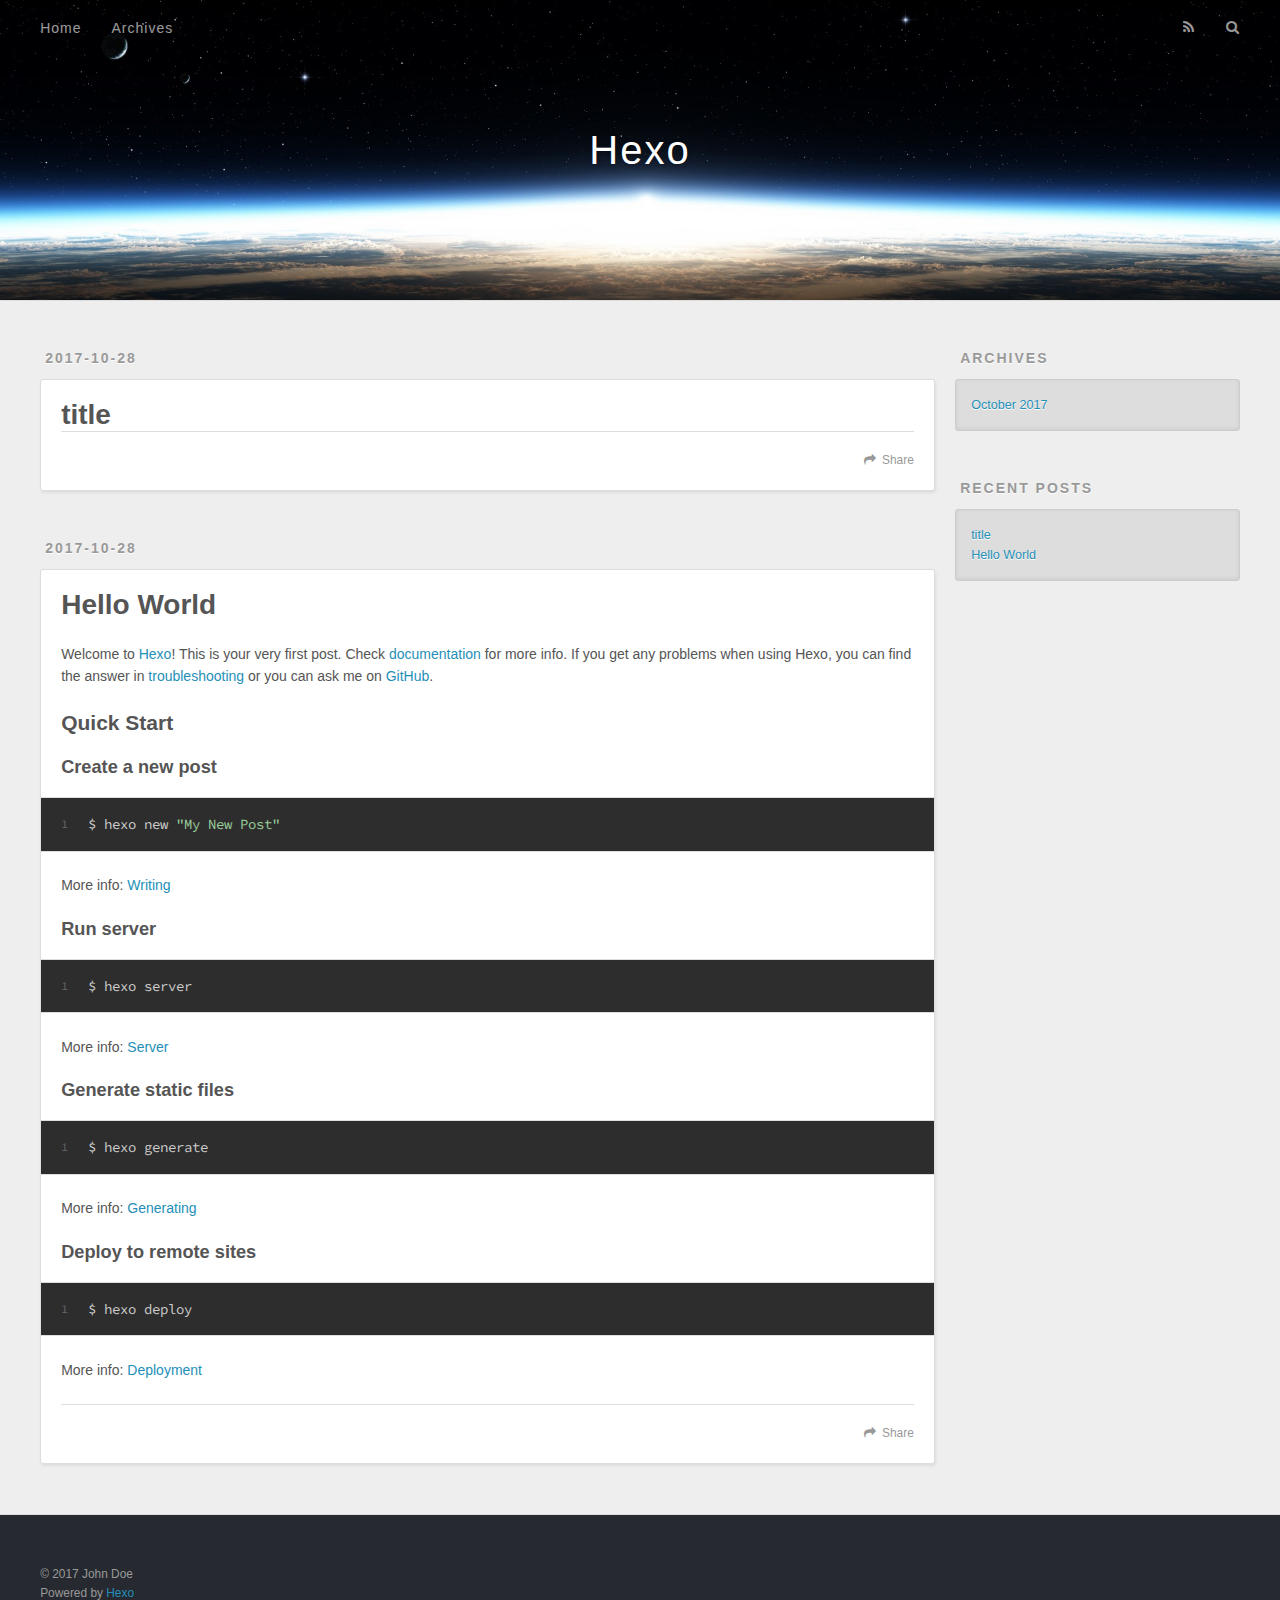
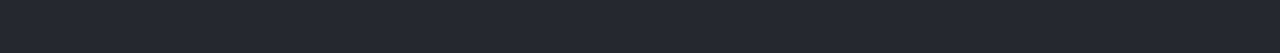
==== index.html @ 8c964fba "Site updated: 2017-10-28 01:18:58" ====
<!DOCTYPE html>
<html>
<head>
  <meta charset="utf-8">
  
  <title>Hexo</title>
  <meta name="viewport" content="width=device-width, initial-scale=1, maximum-scale=1">
  <meta property="og:type" content="website">
<meta property="og:title" content="Hexo">
<meta property="og:url" content="http://yoursite.com/index.html">
<meta property="og:site_name" content="Hexo">
<meta name="twitter:card" content="summary">
<meta name="twitter:title" content="Hexo">
  
    <link rel="alternate" href="/atom.xml" title="Hexo" type="application/atom+xml">
  
  
    <link rel="icon" href="/favicon.png">
  
  
    <link href="//fonts.googleapis.com/css?family=Source+Code+Pro" rel="stylesheet" type="text/css">
  
  <link rel="stylesheet" href="/css/style.css">
  

</head>

<body>
  <div id="container">
    <div id="wrap">
      <header id="header">
  <div id="banner"></div>
  <div id="header-outer" class="outer">
    <div id="header-title" class="inner">
      <h1 id="logo-wrap">
        <a href="/" id="logo">Hexo</a>
      </h1>
      
    </div>
    <div id="header-inner" class="inner">
      <nav id="main-nav">
        <a id="main-nav-toggle" class="nav-icon"></a>
        
          <a class="main-nav-link" href="/">Home</a>
        
          <a class="main-nav-link" href="/archives">Archives</a>
        
      </nav>
      <nav id="sub-nav">
        
          <a id="nav-rss-link" class="nav-icon" href="/atom.xml" title="RSS Feed"></a>
        
        <a id="nav-search-btn" class="nav-icon" title="Search"></a>
      </nav>
      <div id="search-form-wrap">
        <form action="//google.com/search" method="get" accept-charset="UTF-8" class="search-form"><input type="search" name="q" class="search-form-input" placeholder="Search"><button type="submit" class="search-form-submit">&#xF002;</button><input type="hidden" name="sitesearch" value="http://yoursite.com"></form>
      </div>
    </div>
  </div>
</header>
      <div class="outer">
        <section id="main">
  
    <article id="post-title" class="article article-type-post" itemscope itemprop="blogPost">
  <div class="article-meta">
    <a href="/2017/10/28/title/" class="article-date">
  <time datetime="2017-10-27T17:17:44.000Z" itemprop="datePublished">2017-10-28</time>
</a>
    
  </div>
  <div class="article-inner">
    
    
      <header class="article-header">
        
  
    <h1 itemprop="name">
      <a class="article-title" href="/2017/10/28/title/">title</a>
    </h1>
  

      </header>
    
    <div class="article-entry" itemprop="articleBody">
      
        
      
    </div>
    <footer class="article-footer">
      <a data-url="http://yoursite.com/2017/10/28/title/" data-id="cj9a5wjgt0001wovofx2svndr" class="article-share-link">Share</a>
      
      
    </footer>
  </div>
  
</article>


  
    <article id="post-hello-world" class="article article-type-post" itemscope itemprop="blogPost">
  <div class="article-meta">
    <a href="/2017/10/28/hello-world/" class="article-date">
  <time datetime="2017-10-27T16:22:53.469Z" itemprop="datePublished">2017-10-28</time>
</a>
    
  </div>
  <div class="article-inner">
    
    
      <header class="article-header">
        
  
    <h1 itemprop="name">
      <a class="article-title" href="/2017/10/28/hello-world/">Hello World</a>
    </h1>
  

      </header>
    
    <div class="article-entry" itemprop="articleBody">
      
        <p>Welcome to <a href="https://hexo.io/" target="_blank" rel="external">Hexo</a>! This is your very first post. Check <a href="https://hexo.io/docs/" target="_blank" rel="external">documentation</a> for more info. If you get any problems when using Hexo, you can find the answer in <a href="https://hexo.io/docs/troubleshooting.html" target="_blank" rel="external">troubleshooting</a> or you can ask me on <a href="https://github.com/hexojs/hexo/issues" target="_blank" rel="external">GitHub</a>.</p>
<h2 id="Quick-Start"><a href="#Quick-Start" class="headerlink" title="Quick Start"></a>Quick Start</h2><h3 id="Create-a-new-post"><a href="#Create-a-new-post" class="headerlink" title="Create a new post"></a>Create a new post</h3><figure class="highlight bash"><table><tr><td class="gutter"><pre><div class="line">1</div></pre></td><td class="code"><pre><div class="line">$ hexo new <span class="string">"My New Post"</span></div></pre></td></tr></table></figure>
<p>More info: <a href="https://hexo.io/docs/writing.html" target="_blank" rel="external">Writing</a></p>
<h3 id="Run-server"><a href="#Run-server" class="headerlink" title="Run server"></a>Run server</h3><figure class="highlight bash"><table><tr><td class="gutter"><pre><div class="line">1</div></pre></td><td class="code"><pre><div class="line">$ hexo server</div></pre></td></tr></table></figure>
<p>More info: <a href="https://hexo.io/docs/server.html" target="_blank" rel="external">Server</a></p>
<h3 id="Generate-static-files"><a href="#Generate-static-files" class="headerlink" title="Generate static files"></a>Generate static files</h3><figure class="highlight bash"><table><tr><td class="gutter"><pre><div class="line">1</div></pre></td><td class="code"><pre><div class="line">$ hexo generate</div></pre></td></tr></table></figure>
<p>More info: <a href="https://hexo.io/docs/generating.html" target="_blank" rel="external">Generating</a></p>
<h3 id="Deploy-to-remote-sites"><a href="#Deploy-to-remote-sites" class="headerlink" title="Deploy to remote sites"></a>Deploy to remote sites</h3><figure class="highlight bash"><table><tr><td class="gutter"><pre><div class="line">1</div></pre></td><td class="code"><pre><div class="line">$ hexo deploy</div></pre></td></tr></table></figure>
<p>More info: <a href="https://hexo.io/docs/deployment.html" target="_blank" rel="external">Deployment</a></p>

      
    </div>
    <footer class="article-footer">
      <a data-url="http://yoursite.com/2017/10/28/hello-world/" data-id="cj9a5wjgl0000wovojb08p7od" class="article-share-link">Share</a>
      
      
    </footer>
  </div>
  
</article>


  

</section>
        
          <aside id="sidebar">
  
    

  
    

  
    
  
    
  <div class="widget-wrap">
    <h3 class="widget-title">Archives</h3>
    <div class="widget">
      <ul class="archive-list"><li class="archive-list-item"><a class="archive-list-link" href="/archives/2017/10/">October 2017</a></li></ul>
    </div>
  </div>


  
    
  <div class="widget-wrap">
    <h3 class="widget-title">Recent Posts</h3>
    <div class="widget">
      <ul>
        
          <li>
            <a href="/2017/10/28/title/">title</a>
          </li>
        
          <li>
            <a href="/2017/10/28/hello-world/">Hello World</a>
          </li>
        
      </ul>
    </div>
  </div>

  
</aside>
        
      </div>
      <footer id="footer">
  
  <div class="outer">
    <div id="footer-info" class="inner">
      &copy; 2017 John Doe<br>
      Powered by <a href="http://hexo.io/" target="_blank">Hexo</a>
    </div>
  </div>
</footer>
    </div>
    <nav id="mobile-nav">
  
    <a href="/" class="mobile-nav-link">Home</a>
  
    <a href="/archives" class="mobile-nav-link">Archives</a>
  
</nav>
    

<script src="//ajax.googleapis.com/ajax/libs/jquery/2.0.3/jquery.min.js"></script>


  <link rel="stylesheet" href="/fancybox/jquery.fancybox.css">
  <script src="/fancybox/jquery.fancybox.pack.js"></script>


<script src="/js/script.js"></script>

  </div>
</body>
</html>
---- css/style.css ----
body {
  width: 100%;
}
body:before,
body:after {
  content: "";
  display: table;
}
body:after {
  clear: both;
}
html,
body,
div,
span,
applet,
object,
iframe,
h1,
h2,
h3,
h4,
h5,
h6,
p,
blockquote,
pre,
a,
abbr,
acronym,
address,
big,
cite,
code,
del,
dfn,
em,
img,
ins,
kbd,
q,
s,
samp,
small,
strike,
strong,
sub,
sup,
tt,
var,
dl,
dt,
dd,
ol,
ul,
li,
fieldset,
form,
label,
legend,
table,
caption,
tbody,
tfoot,
thead,
tr,
th,
td {
  margin: 0;
  padding: 0;
  border: 0;
  outline: 0;
  font-weight: inherit;
  font-style: inherit;
  font-family: inherit;
  font-size: 100%;
  vertical-align: baseline;
}
body {
  line-height: 1;
  color: #000;
  background: #fff;
}
ol,
ul {
  list-style: none;
}
table {
  border-collapse: separate;
  border-spacing: 0;
  vertical-align: middle;
}
caption,
th,
td {
  text-align: left;
  font-weight: normal;
  vertical-align: middle;
}
a img {
  border: none;
}
input,
button {
  margin: 0;
  padding: 0;
}
input::-moz-focus-inner,
button::-moz-focus-inner {
  border: 0;
  padding: 0;
}
@font-face {
  font-family: FontAwesome;
  font-style: normal;
  font-weight: normal;
  src: url("fonts/fontawesome-webfont.eot?v=#4.0.3");
  src: url("fonts/fontawesome-webfont.eot?#iefix&v=#4.0.3") format("embedded-opentype"), url("fonts/fontawesome-webfont.woff?v=#4.0.3") format("woff"), url("fonts/fontawesome-webfont.ttf?v=#4.0.3") format("truetype"), url("fonts/fontawesome-webfont.svg#fontawesomeregular?v=#4.0.3") format("svg");
}
html,
body,
#container {
  height: 100%;
}
body {
  background: #eee;
  font: 14px "Helvetica Neue", Helvetica, Arial, sans-serif;
  -webkit-text-size-adjust: 100%;
}
.outer {
  max-width: 1220px;
  margin: 0 auto;
  padding: 0 20px;
}
.outer:before,
.outer:after {
  content: "";
  display: table;
}
.outer:after {
  clear: both;
}
.inner {
  display: inline;
  float: left;
  width: 98.33333333333333%;
  margin: 0 0.833333333333333%;
}
.left,
.alignleft {
  float: left;
}
.right,
.alignright {
  float: right;
}
.clear {
  clear: both;
}
#container {
  position: relative;
}
.mobile-nav-on {
  overflow: hidden;
}
#wrap {
  height: 100%;
  width: 100%;
  position: absolute;
  top: 0;
  left: 0;
  -webkit-transition: 0.2s ease-out;
  -moz-transition: 0.2s ease-out;
  -ms-transition: 0.2s ease-out;
  transition: 0.2s ease-out;
  z-index: 1;
  background: #eee;
}
.mobile-nav-on #wrap {
  left: 280px;
}
@media screen and (min-width: 768px) {
  #main {
    display: inline;
    float: left;
    width: 73.33333333333333%;
    margin: 0 0.833333333333333%;
  }
}
.article-date,
.article-category-link,
.archive-year,
.widget-title {
  text-decoration: none;
  text-transform: uppercase;
  letter-spacing: 2px;
  color: #999;
  margin-bottom: 1em;
  margin-left: 5px;
  line-height: 1em;
  text-shadow: 0 1px #fff;
  font-weight: bold;
}
.article-inner,
.archive-article-inner {
  background: #fff;
  -webkit-box-shadow: 1px 2px 3px #ddd;
  box-shadow: 1px 2px 3px #ddd;
  border: 1px solid #ddd;
  border-radius: 3px;
}
.article-entry h1,
.widget h1 {
  font-size: 2em;
}
.article-entry h2,
.widget h2 {
  font-size: 1.5em;
}
.article-entry h3,
.widget h3 {
  font-size: 1.3em;
}
.article-entry h4,
.widget h4 {
  font-size: 1.2em;
}
.article-entry h5,
.widget h5 {
  font-size: 1em;
}
.article-entry h6,
.widget h6 {
  font-size: 1em;
  color: #999;
}
.article-entry hr,
.widget hr {
  border: 1px dashed #ddd;
}
.article-entry strong,
.widget strong {
  font-weight: bold;
}
.article-entry em,
.widget em,
.article-entry cite,
.widget cite {
  font-style: italic;
}
.article-entry sup,
.widget sup,
.article-entry sub,
.widget sub {
  font-size: 0.75em;
  line-height: 0;
  position: relative;
  vertical-align: baseline;
}
.article-entry sup,
.widget sup {
  top: -0.5em;
}
.article-entry sub,
.widget sub {
  bottom: -0.2em;
}
.article-entry small,
.widget small {
  font-size: 0.85em;
}
.article-entry acronym,
.widget acronym,
.article-entry abbr,
.widget abbr {
  border-bottom: 1px dotted;
}
.article-entry ul,
.widget ul,
.article-entry ol,
.widget ol,
.article-entry dl,
.widget dl {
  margin: 0 20px;
  line-height: 1.6em;
}
.article-entry ul ul,
.widget ul ul,
.article-entry ol ul,
.widget ol ul,
.article-entry ul ol,
.widget ul ol,
.article-entry ol ol,
.widget ol ol {
  margin-top: 0;
  margin-bottom: 0;
}
.article-entry ul,
.widget ul {
  list-style: disc;
}
.article-entry ol,
.widget ol {
  list-style: decimal;
}
.article-entry dt,
.widget dt {
  font-weight: bold;
}
#header {
  height: 300px;
  position: relative;
  border-bottom: 1px solid #ddd;
}
#header:before,
#header:after {
  content: "";
  position: absolute;
  left: 0;
  right: 0;
  height: 40px;
}
#header:before {
  top: 0;
  background: -webkit-linear-gradient(rgba(0,0,0,0.2), transparent);
  background: -moz-linear-gradient(rgba(0,0,0,0.2), transparent);
  background: -ms-linear-gradient(rgba(0,0,0,0.2), transparent);
  background: linear-gradient(rgba(0,0,0,0.2), transparent);
}
#header:after {
  bottom: 0;
  background: -webkit-linear-gradient(transparent, rgba(0,0,0,0.2));
  background: -moz-linear-gradient(transparent, rgba(0,0,0,0.2));
  background: -ms-linear-gradient(transparent, rgba(0,0,0,0.2));
  background: linear-gradient(transparent, rgba(0,0,0,0.2));
}
#header-outer {
  height: 100%;
  position: relative;
}
#header-inner {
  position: relative;
  overflow: hidden;
}
#banner {
  position: absolute;
  top: 0;
  left: 0;
  width: 100%;
  height: 100%;
  background: url("images/banner.jpg") center #000;
  -webkit-background-size: cover;
  -moz-background-size: cover;
  background-size: cover;
  z-index: -1;
}
#header-title {
  text-align: center;
  height: 40px;
  position: absolute;
  top: 50%;
  left: 0;
  margin-top: -20px;
}
#logo,
#subtitle {
  text-decoration: none;
  color: #fff;
  font-weight: 300;
  text-shadow: 0 1px 4px rgba(0,0,0,0.3);
}
#logo {
  font-size: 40px;
  line-height: 40px;
  letter-spacing: 2px;
}
#subtitle {
  font-size: 16px;
  line-height: 16px;
  letter-spacing: 1px;
}
#subtitle-wrap {
  margin-top: 16px;
}
#main-nav {
  float: left;
  margin-left: -15px;
}
.nav-icon,
.main-nav-link {
  float: left;
  color: #fff;
  opacity: 0.6;
  text-decoration: none;
  text-shadow: 0 1px rgba(0,0,0,0.2);
  -webkit-transition: opacity 0.2s;
  -moz-transition: opacity 0.2s;
  -ms-transition: opacity 0.2s;
  transition: opacity 0.2s;
  display: block;
  padding: 20px 15px;
}
.nav-icon:hover,
.main-nav-link:hover {
  opacity: 1;
}
.nav-icon {
  font-family: FontAwesome;
  text-align: center;
  font-size: 14px;
  width: 14px;
  height: 14px;
  padding: 20px 15px;
  position: relative;
  cursor: pointer;
}
.main-nav-link {
  font-weight: 300;
  letter-spacing: 1px;
}
@media screen and (max-width: 479px) {
  .main-nav-link {
    display: none;
  }
}
#main-nav-toggle {
  display: none;
}
#main-nav-toggle:before {
  content: "\f0c9";
}
@media screen and (max-width: 479px) {
  #main-nav-toggle {
    display: block;
  }
}
#sub-nav {
  float: right;
  margin-right: -15px;
}
#nav-rss-link:before {
  content: "\f09e";
}
#nav-search-btn:before {
  content: "\f002";
}
#search-form-wrap {
  position: absolute;
  top: 15px;
  width: 150px;
  height: 30px;
  right: -150px;
  opacity: 0;
  -webkit-transition: 0.2s ease-out;
  -moz-transition: 0.2s ease-out;
  -ms-transition: 0.2s ease-out;
  transition: 0.2s ease-out;
}
#search-form-wrap.on {
  opacity: 1;
  right: 0;
}
@media screen and (max-width: 479px) {
  #search-form-wrap {
    width: 100%;
    right: -100%;
  }
}
.search-form {
  position: absolute;
  top: 0;
  left: 0;
  right: 0;
  background: #fff;
  padding: 5px 15px;
  border-radius: 15px;
  -webkit-box-shadow: 0 0 10px rgba(0,0,0,0.3);
  box-shadow: 0 0 10px rgba(0,0,0,0.3);
}
.search-form-input {
  border: none;
  background: none;
  color: #555;
  width: 100%;
  font: 13px "Helvetica Neue", Helvetica, Arial, sans-serif;
  outline: none;
}
.search-form-input::-webkit-search-results-decoration,
.search-form-input::-webkit-search-cancel-button {
  -webkit-appearance: none;
}
.search-form-submit {
  position: absolute;
  top: 50%;
  right: 10px;
  margin-top: -7px;
  font: 13px FontAwesome;
  border: none;
  background: none;
  color: #bbb;
  cursor: pointer;
}
.search-form-submit:hover,
.search-form-submit:focus {
  color: #777;
}
.article {
  margin: 50px 0;
}
.article-inner {
  overflow: hidden;
}
.article-meta:before,
.article-meta:after {
  content: "";
  display: table;
}
.article-meta:after {
  clear: both;
}
.article-date {
  float: left;
}
.article-category {
  float: left;
  line-height: 1em;
  color: #ccc;
  text-shadow: 0 1px #fff;
  margin-left: 8px;
}
.article-category:before {
  content: "\2022";
}
.article-category-link {
  margin: 0 12px 1em;
}
.article-header {
  padding: 20px 20px 0;
}
.article-title {
  text-decoration: none;
  font-size: 2em;
  font-weight: bold;
  color: #555;
  line-height: 1.1em;
  -webkit-transition: color 0.2s;
  -moz-transition: color 0.2s;
  -ms-transition: color 0.2s;
  transition: color 0.2s;
}
a.article-title:hover {
  color: #258fb8;
}
.article-entry {
  color: #555;
  padding: 0 20px;
}
.article-entry:before,
.article-entry:after {
  content: "";
  display: table;
}
.article-entry:after {
  clear: both;
}
.article-entry p,
.article-entry table {
  line-height: 1.6em;
  margin: 1.6em 0;
}
.article-entry h1,
.article-entry h2,
.article-entry h3,
.article-entry h4,
.article-entry h5,
.article-entry h6 {
  font-weight: bold;
}
.article-entry h1,
.article-entry h2,
.article-entry h3,
.article-entry h4,
.article-entry h5,
.article-entry h6 {
  line-height: 1.1em;
  margin: 1.1em 0;
}
.article-entry a {
  color: #258fb8;
  text-decoration: none;
}
.article-entry a:hover {
  text-decoration: underline;
}
.article-entry ul,
.article-entry ol,
.article-entry dl {
  margin-top: 1.6em;
  margin-bottom: 1.6em;
}
.article-entry img,
.article-entry video {
  max-width: 100%;
  height: auto;
  display: block;
  margin: auto;
}
.article-entry iframe {
  border: none;
}
.article-entry table {
  width: 100%;
  border-collapse: collapse;
  border-spacing: 0;
}
.article-entry th {
  font-weight: bold;
  border-bottom: 3px solid #ddd;
  padding-bottom: 0.5em;
}
.article-entry td {
  border-bottom: 1px solid #ddd;
  padding: 10px 0;
}
.article-entry blockquote {
  font-family: Georgia, "Times New Roman", serif;
  font-size: 1.4em;
  margin: 1.6em 20px;
  text-align: center;
}
.article-entry blockquote footer {
  font-size: 14px;
  margin: 1.6em 0;
  font-family: "Helvetica Neue", Helvetica, Arial, sans-serif;
}
.article-entry blockquote footer cite:before {
  content: "—";
  padding: 0 0.5em;
}
.article-entry .pullquote {
  text-align: left;
  width: 45%;
  margin: 0;
}
.article-entry .pullquote.left {
  margin-left: 0.5em;
  margin-right: 1em;
}
.article-entry .pullquote.right {
  margin-right: 0.5em;
  margin-left: 1em;
}
.article-entry .caption {
  color: #999;
  display: block;
  font-size: 0.9em;
  margin-top: 0.5em;
  position: relative;
  text-align: center;
}
.article-entry .video-container {
  position: relative;
  padding-top: 56.25%;
  height: 0;
  overflow: hidden;
}
.article-entry .video-container iframe,
.article-entry .video-container object,
.article-entry .video-container embed {
  position: absolute;
  top: 0;
  left: 0;
  width: 100%;
  height: 100%;
  margin-top: 0;
}
.article-more-link a {
  display: inline-block;
  line-height: 1em;
  padding: 6px 15px;
  border-radius: 15px;
  background: #eee;
  color: #999;
  text-shadow: 0 1px #fff;
  text-decoration: none;
}
.article-more-link a:hover {
  background: #258fb8;
  color: #fff;
  text-decoration: none;
  text-shadow: 0 1px #1e7293;
}
.article-footer {
  font-size: 0.85em;
  line-height: 1.6em;
  border-top: 1px solid #ddd;
  padding-top: 1.6em;
  margin: 0 20px 20px;
}
.article-footer:before,
.article-footer:after {
  content: "";
  display: table;
}
.article-footer:after {
  clear: both;
}
.article-footer a {
  color: #999;
  text-decoration: none;
}
.article-footer a:hover {
  color: #555;
}
.article-tag-list-item {
  float: left;
  margin-right: 10px;
}
.article-tag-list-link:before {
  content: "#";
}
.article-comment-link {
  float: right;
}
.article-comment-link:before {
  content: "\f075";
  font-family: FontAwesome;
  padding-right: 8px;
}
.article-share-link {
  cursor: pointer;
  float: right;
  margin-left: 20px;
}
.article-share-link:before {
  content: "\f064";
  font-family: FontAwesome;
  padding-right: 6px;
}
#article-nav {
  position: relative;
}
#article-nav:before,
#article-nav:after {
  content: "";
  display: table;
}
#article-nav:after {
  clear: both;
}
@media screen and (min-width: 768px) {
  #article-nav {
    margin: 50px 0;
  }
  #article-nav:before {
    width: 8px;
    height: 8px;
    position: absolute;
    top: 50%;
    left: 50%;
    margin-top: -4px;
    margin-left: -4px;
    content: "";
    border-radius: 50%;
    background: #ddd;
    -webkit-box-shadow: 0 1px 2px #fff;
    box-shadow: 0 1px 2px #fff;
  }
}
.article-nav-link-wrap {
  text-decoration: none;
  text-shadow: 0 1px #fff;
  color: #999;
  -webkit-box-sizing: border-box;
  -moz-box-sizing: border-box;
  box-sizing: border-box;
  margin-top: 50px;
  text-align: center;
  display: block;
}
.article-nav-link-wrap:hover {
  color: #555;
}
@media screen and (min-width: 768px) {
  .article-nav-link-wrap {
    width: 50%;
    margin-top: 0;
  }
}
@media screen and (min-width: 768px) {
  #article-nav-newer {
    float: left;
    text-align: right;
    padding-right: 20px;
  }
}
@media screen and (min-width: 768px) {
  #article-nav-older {
    float: right;
    text-align: left;
    padding-left: 20px;
  }
}
.article-nav-caption {
  text-transform: uppercase;
  letter-spacing: 2px;
  color: #ddd;
  line-height: 1em;
  font-weight: bold;
}
#article-nav-newer .article-nav-caption {
  margin-right: -2px;
}
.article-nav-title {
  font-size: 0.85em;
  line-height: 1.6em;
  margin-top: 0.5em;
}
.article-share-box {
  position: absolute;
  display: none;
  background: #fff;
  -webkit-box-shadow: 1px 2px 10px rgba(0,0,0,0.2);
  box-shadow: 1px 2px 10px rgba(0,0,0,0.2);
  border-radius: 3px;
  margin-left: -145px;
  overflow: hidden;
  z-index: 1;
}
.article-share-box.on {
  display: block;
}
.article-share-input {
  width: 100%;
  background: none;
  -webkit-box-sizing: border-box;
  -moz-box-sizing: border-box;
  box-sizing: border-box;
  font: 14px "Helvetica Neue", Helvetica, Arial, sans-serif;
  padding: 0 15px;
  color: #555;
  outline: none;
  border: 1px solid #ddd;
  border-radius: 3px 3px 0 0;
  height: 36px;
  line-height: 36px;
}
.article-share-links {
  background: #eee;
}
.article-share-links:before,
.article-share-links:after {
  content: "";
  display: table;
}
.article-share-links:after {
  clear: both;
}
.article-share-twitter,
.article-share-facebook,
.article-share-pinterest,
.article-share-google {
  width: 50px;
  height: 36px;
  display: block;
  float: left;
  position: relative;
  color: #999;
  text-shadow: 0 1px #fff;
}
.article-share-twitter:before,
.article-share-facebook:before,
.article-share-pinterest:before,
.article-share-google:before {
  font-size: 20px;
  font-family: FontAwesome;
  width: 20px;
  height: 20px;
  position: absolute;
  top: 50%;
  left: 50%;
  margin-top: -10px;
  margin-left: -10px;
  text-align: center;
}
.article-share-twitter:hover,
.article-share-facebook:hover,
.article-share-pinterest:hover,
.article-share-google:hover {
  color: #fff;
}
.article-share-twitter:before {
  content: "\f099";
}
.article-share-twitter:hover {
  background: #00aced;
  text-shadow: 0 1px #008abe;
}
.article-share-facebook:before {
  content: "\f09a";
}
.article-share-facebook:hover {
  background: #3b5998;
  text-shadow: 0 1px #2f477a;
}
.article-share-pinterest:before {
  content: "\f0d2";
}
.article-share-pinterest:hover {
  background: #cb2027;
  text-shadow: 0 1px #a21a1f;
}
.article-share-google:before {
  content: "\f0d5";
}
.article-share-google:hover {
  background: #dd4b39;
  text-shadow: 0 1px #be3221;
}
.article-gallery {
  background: #000;
  position: relative;
}
.article-gallery-photos {
  position: relative;
  overflow: hidden;
}
.article-gallery-img {
  display: none;
  max-width: 100%;
}
.article-gallery-img:first-child {
  display: block;
}
.article-gallery-img.loaded {
  position: absolute;
  display: block;
}
.article-gallery-img img {
  display: block;
  max-width: 100%;
  margin: 0 auto;
}
#comments {
  background: #fff;
  -webkit-box-shadow: 1px 2px 3px #ddd;
  box-shadow: 1px 2px 3px #ddd;
  padding: 20px;
  border: 1px solid #ddd;
  border-radius: 3px;
  margin: 50px 0;
}
#comments a {
  color: #258fb8;
}
.archives-wrap {
  margin: 50px 0;
}
.archives:before,
.archives:after {
  content: "";
  display: table;
}
.archives:after {
  clear: both;
}
.archive-year-wrap {
  margin-bottom: 1em;
}
.archives {
  -webkit-column-gap: 10px;
  -moz-column-gap: 10px;
  column-gap: 10px;
}
@media screen and (min-width: 480px) and (max-width: 767px) {
  .archives {
    -webkit-column-count: 2;
    -moz-column-count: 2;
    column-count: 2;
  }
}
@media screen and (min-width: 768px) {
  .archives {
    -webkit-column-count: 3;
    -moz-column-count: 3;
    column-count: 3;
  }
}
.archive-article {
  -webkit-column-break-inside: avoid;
  page-break-inside: avoid;
  overflow: hidden;
  break-inside: avoid-column;
}
.archive-article-inner {
  padding: 10px;
  margin-bottom: 15px;
}
.archive-article-title {
  text-decoration: none;
  font-weight: bold;
  color: #555;
  -webkit-transition: color 0.2s;
  -moz-transition: color 0.2s;
  -ms-transition: color 0.2s;
  transition: color 0.2s;
  line-height: 1.6em;
}
.archive-article-title:hover {
  color: #258fb8;
}
.archive-article-footer {
  margin-top: 1em;
}
.archive-article-date {
  color: #999;
  text-decoration: none;
  font-size: 0.85em;
  line-height: 1em;
  margin-bottom: 0.5em;
  display: block;
}
#page-nav {
  margin: 50px auto;
  background: #fff;
  -webkit-box-shadow: 1px 2px 3px #ddd;
  box-shadow: 1px 2px 3px #ddd;
  border: 1px solid #ddd;
  border-radius: 3px;
  text-align: center;
  color: #999;
  overflow: hidden;
}
#page-nav:before,
#page-nav:after {
  content: "";
  display: table;
}
#page-nav:after {
  clear: both;
}
#page-nav a,
#page-nav span {
  padding: 10px 20px;
  line-height: 1;
  height: 2ex;
}
#page-nav a {
  color: #999;
  text-decoration: none;
}
#page-nav a:hover {
  background: #999;
  color: #fff;
}
#page-nav .prev {
  float: left;
}
#page-nav .next {
  float: right;
}
#page-nav .page-number {
  display: inline-block;
}
@media screen and (max-width: 479px) {
  #page-nav .page-number {
    display: none;
  }
}
#page-nav .current {
  color: #555;
  font-weight: bold;
}
#page-nav .space {
  color: #ddd;
}
#footer {
  background: #262a30;
  padding: 50px 0;
  border-top: 1px solid #ddd;
  color: #999;
}
#footer a {
  color: #258fb8;
  text-decoration: none;
}
#footer a:hover {
  text-decoration: underline;
}
#footer-info {
  line-height: 1.6em;
  font-size: 0.85em;
}
.article-entry pre,
.article-entry .highlight {
  background: #2d2d2d;
  margin: 0 -20px;
  padding: 15px 20px;
  border-style: solid;
  border-color: #ddd;
  border-width: 1px 0;
  overflow: auto;
  color: #ccc;
  line-height: 22.400000000000002px;
}
.article-entry .highlight .gutter pre,
.article-entry .gist .gist-file .gist-data .line-numbers {
  color: #666;
  font-size: 0.85em;
}
.article-entry pre,
.article-entry code {
  font-family: "Source Code Pro", Consolas, Monaco, Menlo, Consolas, monospace;
}
.article-entry code {
  background: #eee;
  text-shadow: 0 1px #fff;
  padding: 0 0.3em;
}
.article-entry pre code {
  background: none;
  text-shadow: none;
  padding: 0;
}
.article-entry .highlight pre {
  border: none;
  margin: 0;
  padding: 0;
}
.article-entry .highlight table {
  margin: 0;
  width: auto;
}
.article-entry .highlight td {
  border: none;
  padding: 0;
}
.article-entry .highlight figcaption {
  font-size: 0.85em;
  color: #999;
  line-height: 1em;
  margin-bottom: 1em;
}
.article-entry .highlight figcaption:before,
.article-entry .highlight figcaption:after {
  content: "";
  display: table;
}
.article-entry .highlight figcaption:after {
  clear: both;
}
.article-entry .highlight figcaption a {
  float: right;
}
.article-entry .highlight .gutter pre {
  text-align: right;
  padding-right: 20px;
}
.article-entry .highlight .line {
  height: 22.400000000000002px;
}
.article-entry .highlight .line.marked {
  background: #515151;
}
.article-entry .gist {
  margin: 0 -20px;
  border-style: solid;
  border-color: #ddd;
  border-width: 1px 0;
  background: #2d2d2d;
  padding: 15px 20px 15px 0;
}
.article-entry .gist .gist-file {
  border: none;
  font-family: "Source Code Pro", Consolas, Monaco, Menlo, Consolas, monospace;
  margin: 0;
}
.article-entry .gist .gist-file .gist-data {
  background: none;
  border: none;
}
.article-entry .gist .gist-file .gist-data .line-numbers {
  background: none;
  border: none;
  padding: 0 20px 0 0;
}
.article-entry .gist .gist-file .gist-data .line-data {
  padding: 0 !important;
}
.article-entry .gist .gist-file .highlight {
  margin: 0;
  padding: 0;
  border: none;
}
.article-entry .gist .gist-file .gist-meta {
  background: #2d2d2d;
  color: #999;
  font: 0.85em "Helvetica Neue", Helvetica, Arial, sans-serif;
  text-shadow: 0 0;
  padding: 0;
  margin-top: 1em;
  margin-left: 20px;
}
.article-entry .gist .gist-file .gist-meta a {
  color: #258fb8;
  font-weight: normal;
}
.article-entry .gist .gist-file .gist-meta a:hover {
  text-decoration: underline;
}
pre .comment,
pre .title {
  color: #999;
}
pre .variable,
pre .attribute,
pre .tag,
pre .regexp,
pre .ruby .constant,
pre .xml .tag .title,
pre .xml .pi,
pre .xml .doctype,
pre .html .doctype,
pre .css .id,
pre .css .class,
pre .css .pseudo {
  color: #f2777a;
}
pre .number,
pre .preprocessor,
pre .built_in,
pre .literal,
pre .params,
pre .constant {
  color: #f99157;
}
pre .class,
pre .ruby .class .title,
pre .css .rules .attribute {
  color: #9c9;
}
pre .string,
pre .value,
pre .inheritance,
pre .header,
pre .ruby .symbol,
pre .xml .cdata {
  color: #9c9;
}
pre .css .hexcolor {
  color: #6cc;
}
pre .function,
pre .python .decorator,
pre .python .title,
pre .ruby .function .title,
pre .ruby .title .keyword,
pre .perl .sub,
pre .javascript .title,
pre .coffeescript .title {
  color: #69c;
}
pre .keyword,
pre .javascript .function {
  color: #c9c;
}
@media screen and (max-width: 479px) {
  #mobile-nav {
    position: absolute;
    top: 0;
    left: 0;
    width: 280px;
    height: 100%;
    background: #191919;
    border-right: 1px solid #fff;
  }
}
@media screen and (max-width: 479px) {
  .mobile-nav-link {
    display: block;
    color: #999;
    text-decoration: none;
    padding: 15px 20px;
    font-weight: bold;
  }
  .mobile-nav-link:hover {
    color: #fff;
  }
}
@media screen and (min-width: 768px) {
  #sidebar {
    display: inline;
    float: left;
    width: 23.333333333333332%;
    margin: 0 0.833333333333333%;
  }
}
.widget-wrap {
  margin: 50px 0;
}
.widget {
  color: #777;
  text-shadow: 0 1px #fff;
  background: #ddd;
  -webkit-box-shadow: 0 -1px 4px #ccc inset;
  box-shadow: 0 -1px 4px #ccc inset;
  border: 1px solid #ccc;
  padding: 15px;
  border-radius: 3px;
}
.widget a {
  color: #258fb8;
  text-decoration: none;
}
.widget a:hover {
  text-decoration: underline;
}
.widget ul ul,
.widget ol ul,
.widget dl ul,
.widget ul ol,
.widget ol ol,
.widget dl ol,
.widget ul dl,
.widget ol dl,
.widget dl dl {
  margin-left: 15px;
  list-style: disc;
}
.widget {
  line-height: 1.6em;
  word-wrap: break-word;
  font-size: 0.9em;
}
.widget ul,
.widget ol {
  list-style: none;
  margin: 0;
}
.widget ul ul,
.widget ol ul,
.widget ul ol,
.widget ol ol {
  margin: 0 20px;
}
.widget ul ul,
.widget ol ul {
  list-style: disc;
}
.widget ul ol,
.widget ol ol {
  list-style: decimal;
}
.category-list-count,
.tag-list-count,
.archive-list-count {
  padding-left: 5px;
  color: #999;
  font-size: 0.85em;
}
.category-list-count:before,
.tag-list-count:before,
.archive-list-count:before {
  content: "(";
}
.category-list-count:after,
.tag-list-count:after,
.archive-list-count:after {
  content: ")";
}
.tagcloud a {
  margin-right: 5px;
  display: inline-block;
}
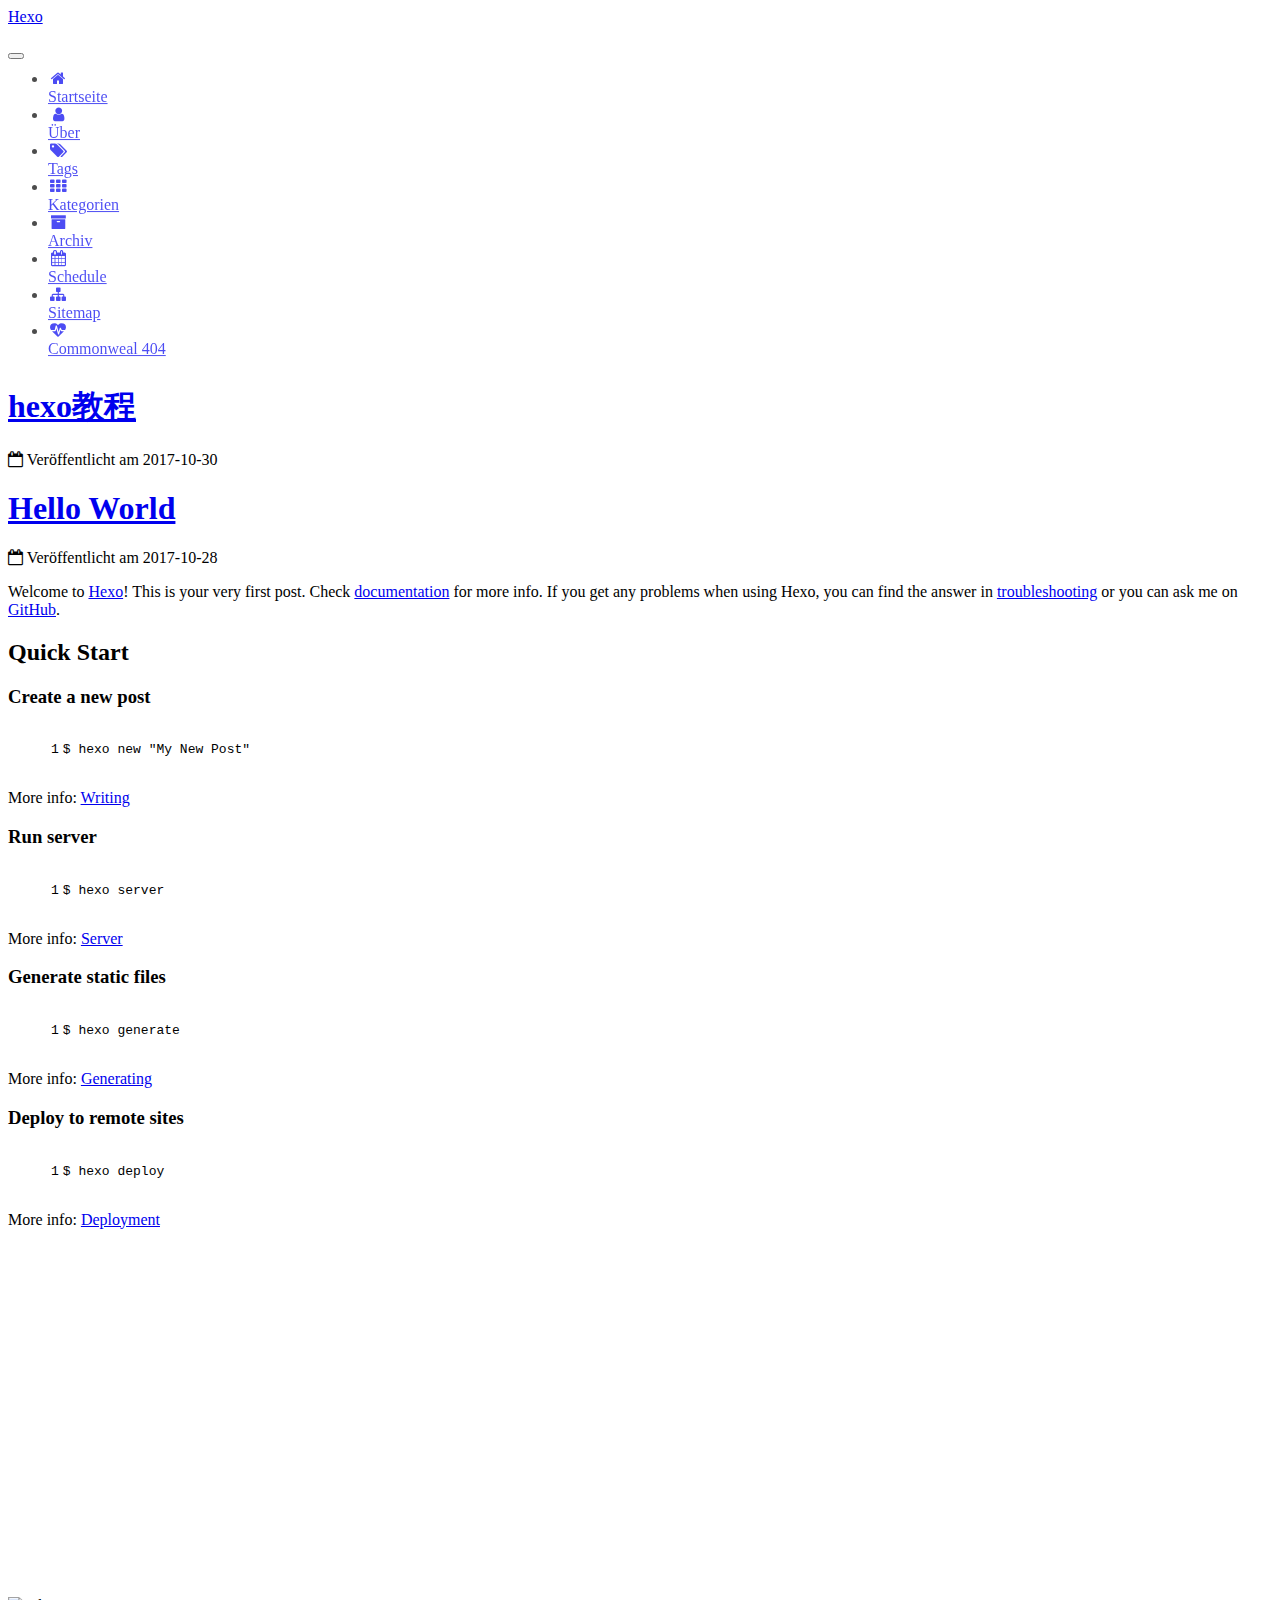
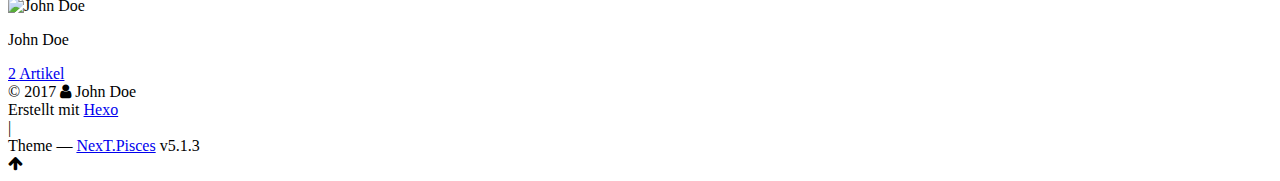
==== commit dea91cfb: "Site updated: 2017-10-30 18:08:41" ====
--- a/index.html
+++ b/index.html
@@ -1,125 +1,484 @@
 <!DOCTYPE html>
-<html>
+
+
+
+  
+
+
+<html class="theme-next pisces use-motion" lang="">
 <head>
-  <meta charset="utf-8">
-  
-  <title>Hexo</title>
-  <meta name="viewport" content="width=device-width, initial-scale=1, maximum-scale=1">
-  <meta property="og:type" content="website">
+  <meta charset="UTF-8"/>
+<meta http-equiv="X-UA-Compatible" content="IE=edge" />
+<meta name="viewport" content="width=device-width, initial-scale=1, maximum-scale=1"/>
+<meta name="theme-color" content="#222">
+
+
+
+
+
+
+
+
+
+<meta http-equiv="Cache-Control" content="no-transform" />
+<meta http-equiv="Cache-Control" content="no-siteapp" />
+
+
+
+
+
+
+
+
+
+
+
+
+
+
+
+
+  
+  
+  <link href="/lib/fancybox/source/jquery.fancybox.css?v=2.1.5" rel="stylesheet" type="text/css" />
+
+
+
+
+
+
+
+<link href="/lib/font-awesome/css/font-awesome.min.css?v=4.6.2" rel="stylesheet" type="text/css" />
+
+<link href="/css/main.css?v=5.1.3" rel="stylesheet" type="text/css" />
+
+
+  <link rel="apple-touch-icon" sizes="180x180" href="/images/apple-touch-icon-next.png?v=5.1.3">
+
+
+  <link rel="icon" type="image/png" sizes="32x32" href="/images/favicon-32x32-next.png?v=5.1.3">
+
+
+  <link rel="icon" type="image/png" sizes="16x16" href="/images/favicon-16x16-next.png?v=5.1.3">
+
+
+  <link rel="mask-icon" href="/images/logo.svg?v=5.1.3" color="#222">
+
+
+
+
+
+  <meta name="keywords" content="Hexo, NexT" />
+
+
+
+
+
+
+
+
+
+
+<meta property="og:type" content="website">
 <meta property="og:title" content="Hexo">
 <meta property="og:url" content="http://yoursite.com/index.html">
 <meta property="og:site_name" content="Hexo">
 <meta name="twitter:card" content="summary">
 <meta name="twitter:title" content="Hexo">
-  
-    <link rel="alternate" href="/atom.xml" title="Hexo" type="application/atom+xml">
-  
-  
-    <link rel="icon" href="/favicon.png">
-  
-  
-    <link href="//fonts.googleapis.com/css?family=Source+Code+Pro" rel="stylesheet" type="text/css">
-  
-  <link rel="stylesheet" href="/css/style.css">
-  
+
+
+
+<script type="text/javascript" id="hexo.configurations">
+  var NexT = window.NexT || {};
+  var CONFIG = {
+    root: '/',
+    scheme: 'Pisces',
+    version: '5.1.3',
+    sidebar: {"position":"left","display":"post","offset":12,"b2t":false,"scrollpercent":false,"onmobile":false},
+    fancybox: true,
+    tabs: true,
+    motion: {"enable":true,"async":false,"transition":{"post_block":"fadeIn","post_header":"slideDownIn","post_body":"slideDownIn","coll_header":"slideLeftIn","sidebar":"slideUpIn"}},
+    duoshuo: {
+      userId: '0',
+      author: 'Author'
+    },
+    algolia: {
+      applicationID: '',
+      apiKey: '',
+      indexName: '',
+      hits: {"per_page":10},
+      labels: {"input_placeholder":"Search for Posts","hits_empty":"We didn't find any results for the search: ${query}","hits_stats":"${hits} results found in ${time} ms"}
+    }
+  };
+</script>
+
+
+
+  <link rel="canonical" href="http://yoursite.com/"/>
+
+
+
+
+
+  <title>Hexo</title>
+  
+
+
+
+
+
+
+
 
 </head>
 
-<body>
-  <div id="container">
-    <div id="wrap">
-      <header id="header">
-  <div id="banner"></div>
-  <div id="header-outer" class="outer">
-    <div id="header-title" class="inner">
-      <h1 id="logo-wrap">
-        <a href="/" id="logo">Hexo</a>
-      </h1>
-      
+<body itemscope itemtype="http://schema.org/WebPage" lang="">
+
+  
+  
+    
+  
+
+  <div class="container sidebar-position-left 
+  page-home">
+    <div class="headband"></div>
+
+    <header id="header" class="header" itemscope itemtype="http://schema.org/WPHeader">
+      <div class="header-inner"><div class="site-brand-wrapper">
+  <div class="site-meta ">
+    
+
+    <div class="custom-logo-site-title">
+      <a href="/"  class="brand" rel="start">
+        <span class="logo-line-before"><i></i></span>
+        <span class="site-title">Hexo</span>
+        <span class="logo-line-after"><i></i></span>
+      </a>
     </div>
-    <div id="header-inner" class="inner">
-      <nav id="main-nav">
-        <a id="main-nav-toggle" class="nav-icon"></a>
-        
-          <a class="main-nav-link" href="/">Home</a>
-        
-          <a class="main-nav-link" href="/archives">Archives</a>
-        
-      </nav>
-      <nav id="sub-nav">
-        
-          <a id="nav-rss-link" class="nav-icon" href="/atom.xml" title="RSS Feed"></a>
-        
-        <a id="nav-search-btn" class="nav-icon" title="Search"></a>
-      </nav>
-      <div id="search-form-wrap">
-        <form action="//google.com/search" method="get" accept-charset="UTF-8" class="search-form"><input type="search" name="q" class="search-form-input" placeholder="Search"><button type="submit" class="search-form-submit">&#xF002;</button><input type="hidden" name="sitesearch" value="http://yoursite.com"></form>
-      </div>
+      
+        <p class="site-subtitle"></p>
+      
+  </div>
+
+  <div class="site-nav-toggle">
+    <button>
+      <span class="btn-bar"></span>
+      <span class="btn-bar"></span>
+      <span class="btn-bar"></span>
+    </button>
+  </div>
+</div>
+
+<nav class="site-nav">
+  
+
+  
+    <ul id="menu" class="menu">
+      
+        
+        <li class="menu-item menu-item-home">
+          <a href="/" rel="section">
+            
+              <i class="menu-item-icon fa fa-fw fa-home"></i> <br />
+            
+            Startseite
+          </a>
+        </li>
+      
+        
+        <li class="menu-item menu-item-about">
+          <a href="/about/" rel="section">
+            
+              <i class="menu-item-icon fa fa-fw fa-user"></i> <br />
+            
+            Über
+          </a>
+        </li>
+      
+        
+        <li class="menu-item menu-item-tags">
+          <a href="/tags/" rel="section">
+            
+              <i class="menu-item-icon fa fa-fw fa-tags"></i> <br />
+            
+            Tags
+          </a>
+        </li>
+      
+        
+        <li class="menu-item menu-item-categories">
+          <a href="/categories/" rel="section">
+            
+              <i class="menu-item-icon fa fa-fw fa-th"></i> <br />
+            
+            Kategorien
+          </a>
+        </li>
+      
+        
+        <li class="menu-item menu-item-archives">
+          <a href="/archives/" rel="section">
+            
+              <i class="menu-item-icon fa fa-fw fa-archive"></i> <br />
+            
+            Archiv
+          </a>
+        </li>
+      
+        
+        <li class="menu-item menu-item-schedule">
+          <a href="/schedule/" rel="section">
+            
+              <i class="menu-item-icon fa fa-fw fa-calendar"></i> <br />
+            
+            Schedule
+          </a>
+        </li>
+      
+        
+        <li class="menu-item menu-item-sitemap">
+          <a href="/sitemap.xml" rel="section">
+            
+              <i class="menu-item-icon fa fa-fw fa-sitemap"></i> <br />
+            
+            Sitemap
+          </a>
+        </li>
+      
+        
+        <li class="menu-item menu-item-commonweal">
+          <a href="/404/" rel="section">
+            
+              <i class="menu-item-icon fa fa-fw fa-heartbeat"></i> <br />
+            
+            Commonweal 404
+          </a>
+        </li>
+      
+
+      
+    </ul>
+  
+
+  
+</nav>
+
+
+
+ </div>
+    </header>
+
+    <main id="main" class="main">
+      <div class="main-inner">
+        <div class="content-wrap">
+          <div id="content" class="content">
+            
+  <section id="posts" class="posts-expand">
+    
+      
+
+  
+
+  
+  
+  
+
+  <article class="post post-type-normal" itemscope itemtype="http://schema.org/Article">
+  
+  
+  
+  <div class="post-block">
+    <link itemprop="mainEntityOfPage" href="http://yoursite.com/2017/10/30/hexo教程/">
+
+    <span hidden itemprop="author" itemscope itemtype="http://schema.org/Person">
+      <meta itemprop="name" content="John Doe">
+      <meta itemprop="description" content="">
+      <meta itemprop="image" content="http://ww3.sinaimg.cn/large/006EKGtngy1fl0cvtlfxdj30jg0jgjrn.jpg">
+    </span>
+
+    <span hidden itemprop="publisher" itemscope itemtype="http://schema.org/Organization">
+      <meta itemprop="name" content="Hexo">
+    </span>
+
+    
+      <header class="post-header">
+
+        
+        
+          <h1 class="post-title" itemprop="name headline">
+                
+                <a class="post-title-link" href="/2017/10/30/hexo教程/" itemprop="url">hexo教程</a></h1>
+        
+
+        <div class="post-meta">
+          <span class="post-time">
+            
+              <span class="post-meta-item-icon">
+                <i class="fa fa-calendar-o"></i>
+              </span>
+              
+                <span class="post-meta-item-text">Veröffentlicht am</span>
+              
+              <time title="Post created" itemprop="dateCreated datePublished" datetime="2017-10-30T17:48:04+08:00">
+                2017-10-30
+              </time>
+            
+
+            
+
+            
+          </span>
+
+          
+
+          
+            
+          
+
+          
+          
+
+          
+
+          
+
+          
+
+        </div>
+      </header>
+    
+
+    
+    
+    
+    <div class="post-body" itemprop="articleBody">
+
+      
+      
+
+      
+        
+          
+            
+          
+        
+      
     </div>
-  </div>
-</header>
-      <div class="outer">
-        <section id="main">
-  
-    <article id="post-title" class="article article-type-post" itemscope itemprop="blogPost">
-  <div class="article-meta">
-    <a href="/2017/10/28/title/" class="article-date">
-  <time datetime="2017-10-27T17:17:44.000Z" itemprop="datePublished">2017-10-28</time>
-</a>
-    
-  </div>
-  <div class="article-inner">
-    
-    
-      <header class="article-header">
-        
-  
-    <h1 itemprop="name">
-      <a class="article-title" href="/2017/10/28/title/">title</a>
-    </h1>
-  
-
-      </header>
-    
-    <div class="article-entry" itemprop="articleBody">
-      
-        
-      
-    </div>
-    <footer class="article-footer">
-      <a data-url="http://yoursite.com/2017/10/28/title/" data-id="cj9a5wjgt0001wovofx2svndr" class="article-share-link">Share</a>
-      
+    
+    
+    
+
+    
+
+    
+
+    
+
+    <footer class="post-footer">
+      
+
+      
+
+      
+
+      
+      
+        <div class="post-eof"></div>
       
     </footer>
   </div>
   
-</article>
-
-
-  
-    <article id="post-hello-world" class="article article-type-post" itemscope itemprop="blogPost">
-  <div class="article-meta">
-    <a href="/2017/10/28/hello-world/" class="article-date">
-  <time datetime="2017-10-27T16:22:53.469Z" itemprop="datePublished">2017-10-28</time>
-</a>
-    
-  </div>
-  <div class="article-inner">
-    
-    
-      <header class="article-header">
-        
-  
-    <h1 itemprop="name">
-      <a class="article-title" href="/2017/10/28/hello-world/">Hello World</a>
-    </h1>
-  
-
+  
+  
+  </article>
+
+
+    
+      
+
+  
+
+  
+  
+  
+
+  <article class="post post-type-normal" itemscope itemtype="http://schema.org/Article">
+  
+  
+  
+  <div class="post-block">
+    <link itemprop="mainEntityOfPage" href="http://yoursite.com/2017/10/28/hello-world/">
+
+    <span hidden itemprop="author" itemscope itemtype="http://schema.org/Person">
+      <meta itemprop="name" content="John Doe">
+      <meta itemprop="description" content="">
+      <meta itemprop="image" content="http://ww3.sinaimg.cn/large/006EKGtngy1fl0cvtlfxdj30jg0jgjrn.jpg">
+    </span>
+
+    <span hidden itemprop="publisher" itemscope itemtype="http://schema.org/Organization">
+      <meta itemprop="name" content="Hexo">
+    </span>
+
+    
+      <header class="post-header">
+
+        
+        
+          <h1 class="post-title" itemprop="name headline">
+                
+                <a class="post-title-link" href="/2017/10/28/hello-world/" itemprop="url">Hello World</a></h1>
+        
+
+        <div class="post-meta">
+          <span class="post-time">
+            
+              <span class="post-meta-item-icon">
+                <i class="fa fa-calendar-o"></i>
+              </span>
+              
+                <span class="post-meta-item-text">Veröffentlicht am</span>
+              
+              <time title="Post created" itemprop="dateCreated datePublished" datetime="2017-10-28T00:22:53+08:00">
+                2017-10-28
+              </time>
+            
+
+            
+
+            
+          </span>
+
+          
+
+          
+            
+          
+
+          
+          
+
+          
+
+          
+
+          
+
+        </div>
       </header>
     
-    <div class="article-entry" itemprop="articleBody">
-      
-        <p>Welcome to <a href="https://hexo.io/" target="_blank" rel="external">Hexo</a>! This is your very first post. Check <a href="https://hexo.io/docs/" target="_blank" rel="external">documentation</a> for more info. If you get any problems when using Hexo, you can find the answer in <a href="https://hexo.io/docs/troubleshooting.html" target="_blank" rel="external">troubleshooting</a> or you can ask me on <a href="https://github.com/hexojs/hexo/issues" target="_blank" rel="external">GitHub</a>.</p>
+
+    
+    
+    
+    <div class="post-body" itemprop="articleBody">
+
+      
+      
+
+      
+        
+          
+            <p>Welcome to <a href="https://hexo.io/" target="_blank" rel="external">Hexo</a>! This is your very first post. Check <a href="https://hexo.io/docs/" target="_blank" rel="external">documentation</a> for more info. If you get any problems when using Hexo, you can find the answer in <a href="https://hexo.io/docs/troubleshooting.html" target="_blank" rel="external">troubleshooting</a> or you can ask me on <a href="https://github.com/hexojs/hexo/issues" target="_blank" rel="external">GitHub</a>.</p>
 <h2 id="Quick-Start"><a href="#Quick-Start" class="headerlink" title="Quick Start"></a>Quick Start</h2><h3 id="Create-a-new-post"><a href="#Create-a-new-post" class="headerlink" title="Create a new post"></a>Create a new post</h3><figure class="highlight bash"><table><tr><td class="gutter"><pre><div class="line">1</div></pre></td><td class="code"><pre><div class="line">$ hexo new <span class="string">"My New Post"</span></div></pre></td></tr></table></figure>
 <p>More info: <a href="https://hexo.io/docs/writing.html" target="_blank" rel="external">Writing</a></p>
 <h3 id="Run-server"><a href="#Run-server" class="headerlink" title="Run server"></a>Run server</h3><figure class="highlight bash"><table><tr><td class="gutter"><pre><div class="line">1</div></pre></td><td class="code"><pre><div class="line">$ hexo server</div></pre></td></tr></table></figure>
@@ -129,92 +488,318 @@
 <h3 id="Deploy-to-remote-sites"><a href="#Deploy-to-remote-sites" class="headerlink" title="Deploy to remote sites"></a>Deploy to remote sites</h3><figure class="highlight bash"><table><tr><td class="gutter"><pre><div class="line">1</div></pre></td><td class="code"><pre><div class="line">$ hexo deploy</div></pre></td></tr></table></figure>
 <p>More info: <a href="https://hexo.io/docs/deployment.html" target="_blank" rel="external">Deployment</a></p>
 
+          
+        
       
     </div>
-    <footer class="article-footer">
-      <a data-url="http://yoursite.com/2017/10/28/hello-world/" data-id="cj9a5wjgl0000wovojb08p7od" class="article-share-link">Share</a>
-      
+    
+    
+    
+
+    
+
+    
+
+    
+
+    <footer class="post-footer">
+      
+
+      
+
+      
+
+      
+      
+        <div class="post-eof"></div>
       
     </footer>
   </div>
   
-</article>
-
-
-  
-
-</section>
-        
-          <aside id="sidebar">
-  
-    
-
-  
-    
-
-  
-    
-  
-    
-  <div class="widget-wrap">
-    <h3 class="widget-title">Archives</h3>
-    <div class="widget">
-      <ul class="archive-list"><li class="archive-list-item"><a class="archive-list-link" href="/archives/2017/10/">October 2017</a></li></ul>
+  
+  
+  </article>
+
+
+    
+  </section>
+
+  
+
+
+          </div>
+          
+
+
+          
+
+        </div>
+        
+          
+  
+  <div class="sidebar-toggle">
+    <div class="sidebar-toggle-line-wrap">
+      <span class="sidebar-toggle-line sidebar-toggle-line-first"></span>
+      <span class="sidebar-toggle-line sidebar-toggle-line-middle"></span>
+      <span class="sidebar-toggle-line sidebar-toggle-line-last"></span>
     </div>
   </div>
 
-
-  
-    
-  <div class="widget-wrap">
-    <h3 class="widget-title">Recent Posts</h3>
-    <div class="widget">
-      <ul>
-        
-          <li>
-            <a href="/2017/10/28/title/">title</a>
-          </li>
-        
-          <li>
-            <a href="/2017/10/28/hello-world/">Hello World</a>
-          </li>
-        
-      </ul>
+  <aside id="sidebar" class="sidebar">
+    
+    <div class="sidebar-inner">
+
+      
+
+      
+
+      <section class="site-overview-wrap sidebar-panel sidebar-panel-active">
+        <div class="site-overview">
+          <div class="site-author motion-element" itemprop="author" itemscope itemtype="http://schema.org/Person">
+            
+              <img class="site-author-image" itemprop="image"
+                src="http://ww3.sinaimg.cn/large/006EKGtngy1fl0cvtlfxdj30jg0jgjrn.jpg"
+                alt="John Doe" />
+            
+              <p class="site-author-name" itemprop="name">John Doe</p>
+              <p class="site-description motion-element" itemprop="description"></p>
+          </div>
+
+          <nav class="site-state motion-element">
+
+            
+              <div class="site-state-item site-state-posts">
+              
+                <a href="/archives/">
+              
+                  <span class="site-state-item-count">2</span>
+                  <span class="site-state-item-name">Artikel</span>
+                </a>
+              </div>
+            
+
+            
+
+            
+
+          </nav>
+
+          
+
+          <div class="links-of-author motion-element">
+            
+          </div>
+
+          
+          
+
+          
+          
+
+          
+
+        </div>
+      </section>
+
+      
+
+      
+
     </div>
+  </aside>
+
+
+        
+      </div>
+    </main>
+
+    <footer id="footer" class="footer">
+      <div class="footer-inner">
+        <div class="copyright">&copy; <span itemprop="copyrightYear">2017</span>
+  <span class="with-love">
+    <i class="fa fa-user"></i>
+  </span>
+  <span class="author" itemprop="copyrightHolder">John Doe</span>
+
+  
+</div>
+
+
+  <div class="powered-by">Erstellt mit  <a class="theme-link" target="_blank" href="https://hexo.io">Hexo</a></div>
+
+
+
+  <span class="post-meta-divider">|</span>
+
+
+
+  <div class="theme-info">Theme &mdash; <a class="theme-link" target="_blank" href="https://github.com/iissnan/hexo-theme-next">NexT.Pisces</a> v5.1.3</div>
+
+
+
+
+        
+
+
+
+
+
+
+
+        
+      </div>
+    </footer>
+
+    
+      <div class="back-to-top">
+        <i class="fa fa-arrow-up"></i>
+        
+      </div>
+    
+
+    
+
   </div>
 
   
-</aside>
-        
-      </div>
-      <footer id="footer">
-  
-  <div class="outer">
-    <div id="footer-info" class="inner">
-      &copy; 2017 John Doe<br>
-      Powered by <a href="http://hexo.io/" target="_blank">Hexo</a>
-    </div>
-  </div>
-</footer>
-    </div>
-    <nav id="mobile-nav">
-  
-    <a href="/" class="mobile-nav-link">Home</a>
-  
-    <a href="/archives" class="mobile-nav-link">Archives</a>
-  
-</nav>
-    
-
-<script src="//ajax.googleapis.com/ajax/libs/jquery/2.0.3/jquery.min.js"></script>
-
-
-  <link rel="stylesheet" href="/fancybox/jquery.fancybox.css">
-  <script src="/fancybox/jquery.fancybox.pack.js"></script>
-
-
-<script src="/js/script.js"></script>
-
-  </div>
+
+<script type="text/javascript">
+  if (Object.prototype.toString.call(window.Promise) !== '[object Function]') {
+    window.Promise = null;
+  }
+</script>
+
+
+
+
+
+
+
+
+
+  
+
+
+
+
+
+
+
+
+
+
+
+
+  
+  
+    <script type="text/javascript" src="/lib/jquery/index.js?v=2.1.3"></script>
+  
+
+  
+  
+    <script type="text/javascript" src="/lib/fastclick/lib/fastclick.min.js?v=1.0.6"></script>
+  
+
+  
+  
+    <script type="text/javascript" src="/lib/jquery_lazyload/jquery.lazyload.js?v=1.9.7"></script>
+  
+
+  
+  
+    <script type="text/javascript" src="/lib/velocity/velocity.min.js?v=1.2.1"></script>
+  
+
+  
+  
+    <script type="text/javascript" src="/lib/velocity/velocity.ui.min.js?v=1.2.1"></script>
+  
+
+  
+  
+    <script type="text/javascript" src="/lib/fancybox/source/jquery.fancybox.pack.js?v=2.1.5"></script>
+  
+
+
+  
+
+
+  <script type="text/javascript" src="/js/src/utils.js?v=5.1.3"></script>
+
+  <script type="text/javascript" src="/js/src/motion.js?v=5.1.3"></script>
+
+
+
+  
+  
+
+
+  <script type="text/javascript" src="/js/src/affix.js?v=5.1.3"></script>
+
+  <script type="text/javascript" src="/js/src/schemes/pisces.js?v=5.1.3"></script>
+
+
+
+  
+
+  
+
+
+  <script type="text/javascript" src="/js/src/bootstrap.js?v=5.1.3"></script>
+
+
+
+  
+
+
+  
+
+
+
+
+	
+
+
+
+
+
+  
+
+
+
+
+
+  
+
+
+
+
+
+
+
+
+
+
+
+
+  
+
+
+
+
+
+  
+
+  
+
+  
+  
+
+  
+
+  
+
+  
+
 </body>
-</html>+</html>
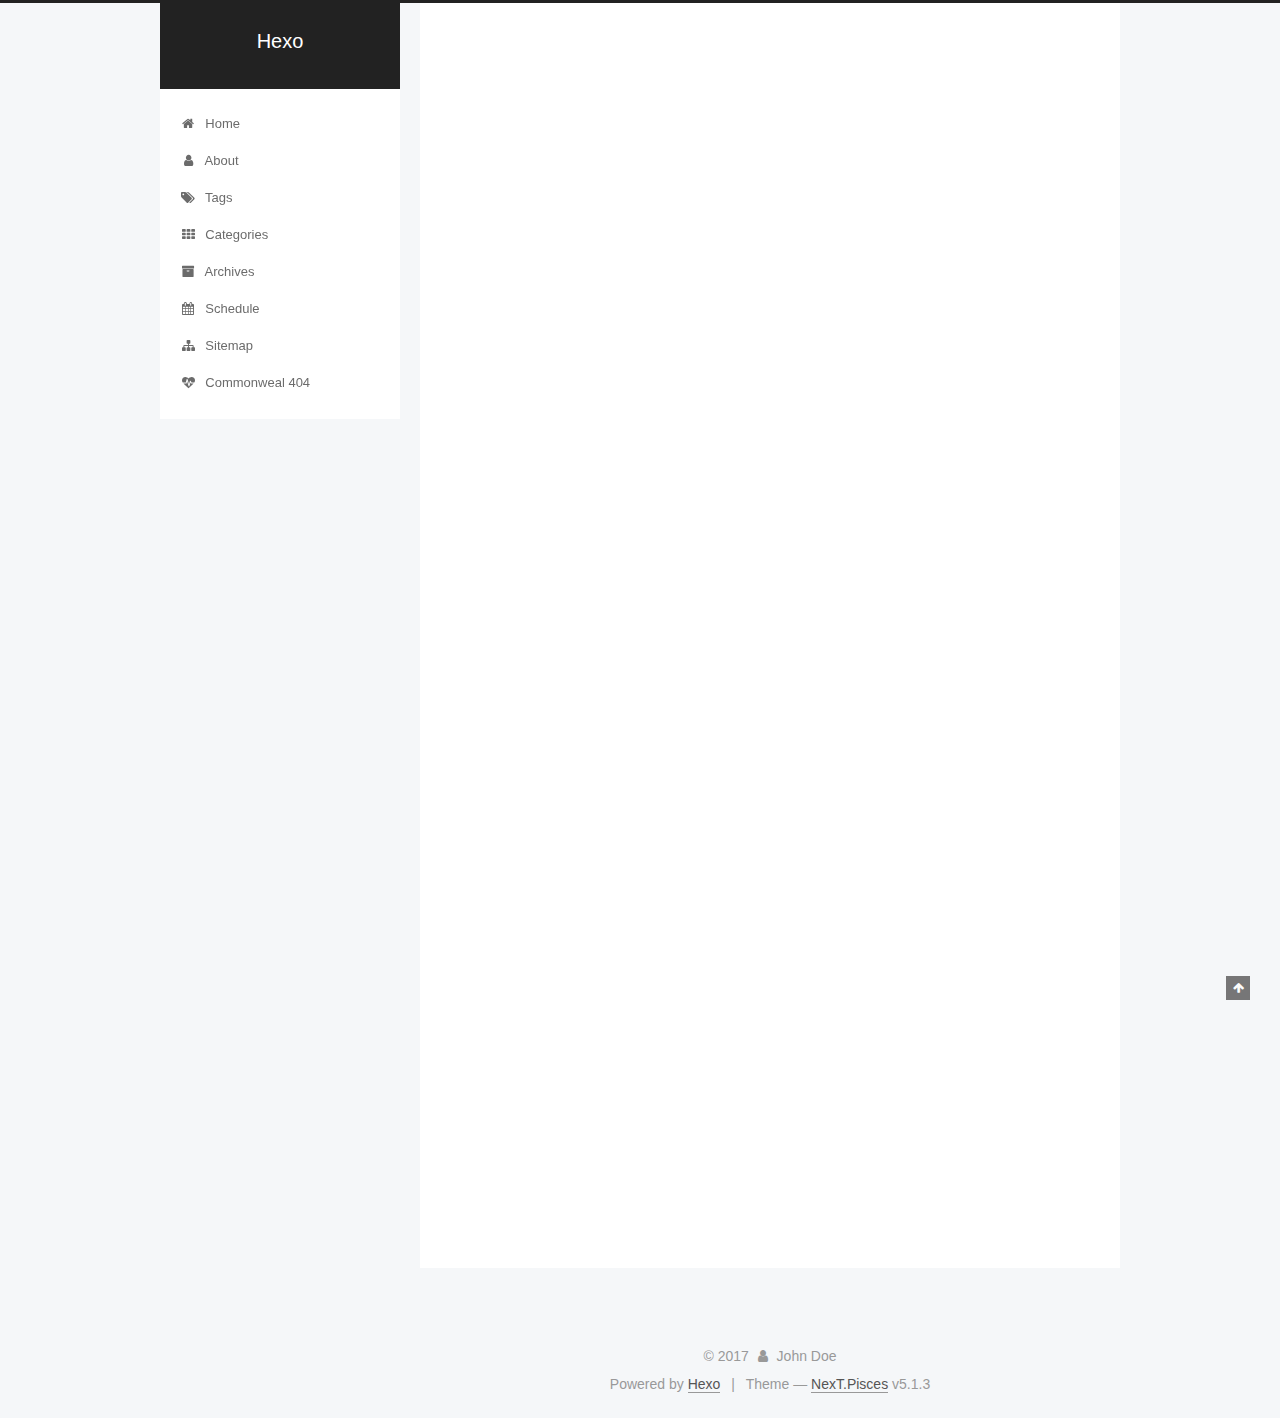
==== commit 875a16b0: "Site updated: 2017-10-30 18:22:14" ====
--- a/index.html
+++ b/index.html
@@ -181,7 +181,7 @@
             
               <i class="menu-item-icon fa fa-fw fa-home"></i> <br />
             
-            Startseite
+            Home
           </a>
         </li>
       
@@ -191,7 +191,7 @@
             
               <i class="menu-item-icon fa fa-fw fa-user"></i> <br />
             
-            Über
+            About
           </a>
         </li>
       
@@ -211,7 +211,7 @@
             
               <i class="menu-item-icon fa fa-fw fa-th"></i> <br />
             
-            Kategorien
+            Categories
           </a>
         </li>
       
@@ -221,7 +221,7 @@
             
               <i class="menu-item-icon fa fa-fw fa-archive"></i> <br />
             
-            Archiv
+            Archives
           </a>
         </li>
       
@@ -317,7 +317,7 @@
                 <i class="fa fa-calendar-o"></i>
               </span>
               
-                <span class="post-meta-item-text">Veröffentlicht am</span>
+                <span class="post-meta-item-text">Posted on</span>
               
               <time title="Post created" itemprop="dateCreated datePublished" datetime="2017-10-30T17:48:04+08:00">
                 2017-10-30
@@ -436,7 +436,7 @@
                 <i class="fa fa-calendar-o"></i>
               </span>
               
-                <span class="post-meta-item-text">Veröffentlicht am</span>
+                <span class="post-meta-item-text">Posted on</span>
               
               <time title="Post created" itemprop="dateCreated datePublished" datetime="2017-10-28T00:22:53+08:00">
                 2017-10-28
@@ -573,7 +573,7 @@
                 <a href="/archives/">
               
                   <span class="site-state-item-count">2</span>
-                  <span class="site-state-item-name">Artikel</span>
+                  <span class="site-state-item-name">posts</span>
                 </a>
               </div>
             
@@ -625,7 +625,7 @@
 </div>
 
 
-  <div class="powered-by">Erstellt mit  <a class="theme-link" target="_blank" href="https://hexo.io">Hexo</a></div>
+  <div class="powered-by">Powered by <a class="theme-link" target="_blank" href="https://hexo.io">Hexo</a></div>
 
 
 
--- a/css/main.css
+++ b/css/main.css
@@ -0,0 +1,3113 @@
+/* normalize.css v3.0.2 | MIT License | git.io/normalize */
+html {
+  font-family: sans-serif; /* 1 */
+  -ms-text-size-adjust: 100%; /* 2 */
+  -webkit-text-size-adjust: 100%; /* 2 */
+}
+body {
+  margin: 0;
+}
+article,
+aside,
+details,
+figcaption,
+figure,
+footer,
+header,
+hgroup,
+main,
+menu,
+nav,
+section,
+summary {
+  display: block;
+}
+audio,
+canvas,
+progress,
+video {
+  display: inline-block; /* 1 */
+  vertical-align: baseline; /* 2 */
+}
+audio:not([controls]) {
+  display: none;
+  height: 0;
+}
+[hidden],
+template {
+  display: none;
+}
+a {
+  background-color: transparent;
+}
+a:active,
+a:hover {
+  outline: 0;
+}
+abbr[title] {
+  border-bottom: 1px dotted;
+}
+b,
+strong {
+  font-weight: bold;
+}
+dfn {
+  font-style: italic;
+}
+h1 {
+  font-size: 2em;
+  margin: 0.67em 0;
+}
+mark {
+  background: #ff0;
+  color: #000;
+}
+small {
+  font-size: 80%;
+}
+sub,
+sup {
+  font-size: 75%;
+  line-height: 0;
+  position: relative;
+  vertical-align: baseline;
+}
+sup {
+  top: -0.5em;
+}
+sub {
+  bottom: -0.25em;
+}
+img {
+  border: 0;
+}
+svg:not(:root) {
+  overflow: hidden;
+}
+figure {
+  margin: 1em 40px;
+}
+hr {
+  -moz-box-sizing: content-box;
+  box-sizing: content-box;
+  height: 0;
+}
+pre {
+  overflow: auto;
+}
+code,
+kbd,
+pre,
+samp {
+  font-family: monospace, monospace;
+  font-size: 1em;
+}
+button,
+input,
+optgroup,
+select,
+textarea {
+  color: inherit; /* 1 */
+  font: inherit; /* 2 */
+  margin: 0; /* 3 */
+}
+button {
+  overflow: visible;
+}
+button,
+select {
+  text-transform: none;
+}
+button,
+html input[type="button"],
+input[type="reset"],
+input[type="submit"] {
+  -webkit-appearance: button; /* 2 */
+  cursor: pointer; /* 3 */
+}
+button[disabled],
+html input[disabled] {
+  cursor: default;
+}
+button::-moz-focus-inner,
+input::-moz-focus-inner {
+  border: 0;
+  padding: 0;
+}
+input {
+  line-height: normal;
+}
+input[type="checkbox"],
+input[type="radio"] {
+  box-sizing: border-box; /* 1 */
+  padding: 0; /* 2 */
+}
+input[type="number"]::-webkit-inner-spin-button,
+input[type="number"]::-webkit-outer-spin-button {
+  height: auto;
+}
+input[type="search"] {
+  -webkit-appearance: textfield; /* 1 */
+  -moz-box-sizing: content-box;
+  -webkit-box-sizing: content-box; /* 2 */
+  box-sizing: content-box;
+}
+input[type="search"]::-webkit-search-cancel-button,
+input[type="search"]::-webkit-search-decoration {
+  -webkit-appearance: none;
+}
+fieldset {
+  border: 1px solid #c0c0c0;
+  margin: 0 2px;
+  padding: 0.35em 0.625em 0.75em;
+}
+legend {
+  border: 0; /* 1 */
+  padding: 0; /* 2 */
+}
+textarea {
+  overflow: auto;
+}
+optgroup {
+  font-weight: bold;
+}
+table {
+  border-collapse: collapse;
+  border-spacing: 0;
+}
+td,
+th {
+  padding: 0;
+}
+::selection {
+  background: #262a30;
+  color: #fff;
+}
+body {
+  position: relative;
+  font-family: 'Lato', "PingFang SC", "Microsoft YaHei", sans-serif;
+  font-size: 14px;
+  line-height: 2;
+  color: #555;
+  background: #f5f7f9;
+}
+@media (max-width: 767px) {
+  body {
+    padding-right: 0 !important;
+  }
+}
+@media (min-width: 768px) and (max-width: 991px) {
+  body {
+    padding-right: 0 !important;
+  }
+}
+@media (min-width: 1600px) {
+  body {
+    font-size: 16px;
+  }
+}
+h1,
+h2,
+h3,
+h4,
+h5,
+h6 {
+  margin: 0;
+  padding: 0;
+  font-weight: bold;
+  line-height: 1.5;
+  font-family: 'Lato', "PingFang SC", "Microsoft YaHei", sans-serif;
+}
+h2,
+h3,
+h4,
+h5,
+h6 {
+  margin: 20px 0 15px;
+}
+h1 {
+  font-size: 22px;
+}
+@media (max-width: 767px) {
+  h1 {
+    font-size: 18px;
+  }
+}
+h2 {
+  font-size: 20px;
+}
+@media (max-width: 767px) {
+  h2 {
+    font-size: 16px;
+  }
+}
+h3 {
+  font-size: 18px;
+}
+@media (max-width: 767px) {
+  h3 {
+    font-size: 14px;
+  }
+}
+h4 {
+  font-size: 16px;
+}
+@media (max-width: 767px) {
+  h4 {
+    font-size: 12px;
+  }
+}
+h5 {
+  font-size: 14px;
+}
+@media (max-width: 767px) {
+  h5 {
+    font-size: 10px;
+  }
+}
+h6 {
+  font-size: 12px;
+}
+@media (max-width: 767px) {
+  h6 {
+    font-size: 8px;
+  }
+}
+p {
+  margin: 0 0 20px 0;
+}
+a {
+  color: #555;
+  text-decoration: none;
+  outline: none;
+  border-bottom: 1px solid #999;
+  word-wrap: break-word;
+}
+a:hover {
+  color: #222;
+  border-bottom-color: #222;
+}
+blockquote {
+  margin: 0;
+  padding: 0;
+}
+img {
+  display: block;
+  margin: auto;
+  max-width: 100%;
+  height: auto;
+}
+hr {
+  margin: 40px 0;
+  height: 3px;
+  border: none;
+  background-color: #ddd;
+  background-image: repeating-linear-gradient(-45deg, #fff, #fff 4px, transparent 4px, transparent 8px);
+}
+blockquote {
+  padding: 0 15px;
+  color: #666;
+  border-left: 4px solid #ddd;
+}
+blockquote cite::before {
+  content: "-";
+  padding: 0 5px;
+}
+dt {
+  font-weight: 700;
+}
+dd {
+  margin: 0;
+  padding: 0;
+}
+kbd {
+  border: 1px solid #ccc;
+  border-radius: 0.2em;
+  box-shadow: 0.1em 0.1em 0.2em rgba(0,0,0,0.1);
+  background-color: #f9f9f9;
+  font-family: inherit;
+  background-image: -webkit-linear-gradient(top, #eee, #fff, #eee);
+  padding: 0.1em 0.3em;
+  white-space: nowrap;
+}
+.text-left {
+  text-align: left;
+}
+.text-center {
+  text-align: center;
+}
+.text-right {
+  text-align: right;
+}
+.text-justify {
+  text-align: justify;
+}
+.text-nowrap {
+  white-space: nowrap;
+}
+.text-lowercase {
+  text-transform: lowercase;
+}
+.text-uppercase {
+  text-transform: uppercase;
+}
+.text-capitalize {
+  text-transform: capitalize;
+}
+.center-block {
+  display: block;
+  margin-left: auto;
+  margin-right: auto;
+}
+.clearfix:before,
+.clearfix:after {
+  content: " ";
+  display: table;
+}
+.clearfix:after {
+  clear: both;
+}
+.pullquote {
+  width: 45%;
+}
+.pullquote.left {
+  float: left;
+  margin-left: 5px;
+  margin-right: 10px;
+}
+.pullquote.right {
+  float: right;
+  margin-left: 10px;
+  margin-right: 5px;
+}
+.affix.affix.affix {
+  position: fixed;
+}
+.translation {
+  margin-top: -20px;
+  font-size: 14px;
+  color: #999;
+}
+.scrollbar-measure {
+  width: 100px;
+  height: 100px;
+  overflow: scroll;
+  position: absolute;
+  top: -9999px;
+}
+.use-motion .motion-element {
+  opacity: 0;
+}
+table {
+  margin: 20px 0;
+  width: 100%;
+  border-collapse: collapse;
+  border-spacing: 0;
+  border: 1px solid #ddd;
+  font-size: 14px;
+  table-layout: fixed;
+  word-wrap: break-all;
+}
+table>tbody>tr:nth-of-type(odd) {
+  background-color: #f9f9f9;
+}
+table>tbody>tr:hover {
+  background-color: #f5f5f5;
+}
+caption,
+th,
+td {
+  padding: 8px;
+  text-align: left;
+  vertical-align: middle;
+  font-weight: normal;
+}
+th,
+td {
+  border-bottom: 3px solid #ddd;
+  border-right: 1px solid #eee;
+}
+th {
+  padding-bottom: 10px;
+  font-weight: 700;
+}
+td {
+  border-bottom-width: 1px;
+}
+html,
+body {
+  height: 100%;
+}
+.container {
+  position: relative;
+  min-height: 100%;
+}
+.header-inner {
+  margin: 0 auto;
+  padding: 100px 0 70px;
+  width: 700px;
+}
+@media (min-width: 1600px) {
+  .container .header-inner {
+    width: 900px;
+  }
+}
+.main {
+  padding-bottom: 150px;
+}
+.main-inner {
+  margin: 0 auto;
+  width: 700px;
+}
+@media (min-width: 1600px) {
+  .container .main-inner {
+    width: 900px;
+  }
+}
+.footer {
+  position: absolute;
+  left: 0;
+  bottom: 0;
+  width: 100%;
+  min-height: 50px;
+}
+.footer-inner {
+  box-sizing: border-box;
+  margin: 20px auto;
+  width: 700px;
+}
+@media (min-width: 1600px) {
+  .container .footer-inner {
+    width: 900px;
+  }
+}
+pre,
+.highlight {
+  overflow: auto;
+  margin: 20px 0;
+  padding: 0;
+  font-size: 13px;
+  color: #4d4d4c;
+  background: #f7f7f7;
+  line-height: 1.6;
+}
+pre,
+code {
+  font-family: consolas, Menlo, "PingFang SC", "Microsoft YaHei", monospace;
+}
+code {
+  padding: 2px 4px;
+  word-wrap: break-word;
+  color: #555;
+  background: #eee;
+  border-radius: 3px;
+  font-size: 13px;
+}
+pre {
+  padding: 10px;
+}
+pre code {
+  padding: 0;
+  color: #4d4d4c;
+  background: none;
+  text-shadow: none;
+}
+.highlight {
+  border-radius: 1px;
+}
+.highlight pre {
+  border: none;
+  margin: 0;
+  padding: 10px 0;
+}
+.highlight table {
+  margin: 0;
+  width: auto;
+  border: none;
+}
+.highlight td {
+  border: none;
+  padding: 0;
+}
+.highlight figcaption {
+  font-size: 1em;
+  color: #4d4d4c;
+  line-height: 1em;
+  margin-bottom: 1em;
+}
+.highlight figcaption:before,
+.highlight figcaption:after {
+  content: " ";
+  display: table;
+}
+.highlight figcaption:after {
+  clear: both;
+}
+.highlight figcaption a {
+  float: right;
+  color: #4d4d4c;
+}
+.highlight figcaption a:hover {
+  border-bottom-color: #4d4d4c;
+}
+.highlight .gutter pre {
+  padding-left: 10px;
+  padding-right: 10px;
+  color: #869194;
+  text-align: right;
+  background-color: #eff2f3;
+}
+.highlight .code pre {
+  width: 100%;
+  padding-left: 10px;
+  padding-right: 10px;
+  background-color: #f7f7f7;
+}
+.highlight .line {
+  height: 20px;
+}
+.gutter {
+  -webkit-user-select: none;
+  -moz-user-select: none;
+  -ms-user-select: none;
+  user-select: none;
+}
+.gist table {
+  width: auto;
+}
+.gist table td {
+  border: none;
+}
+pre .deletion {
+  background: #fdd;
+}
+pre .addition {
+  background: #dfd;
+}
+pre .meta {
+  color: #8959a8;
+}
+pre .comment {
+  color: #8e908c;
+}
+pre .variable,
+pre .attribute,
+pre .tag,
+pre .regexp,
+pre .ruby .constant,
+pre .xml .tag .title,
+pre .xml .pi,
+pre .xml .doctype,
+pre .html .doctype,
+pre .css .id,
+pre .css .class,
+pre .css .pseudo {
+  color: #c82829;
+}
+pre .number,
+pre .preprocessor,
+pre .built_in,
+pre .literal,
+pre .params,
+pre .constant,
+pre .command {
+  color: #f5871f;
+}
+pre .ruby .class .title,
+pre .css .rules .attribute,
+pre .string,
+pre .value,
+pre .inheritance,
+pre .header,
+pre .ruby .symbol,
+pre .xml .cdata,
+pre .special,
+pre .number,
+pre .formula {
+  color: #718c00;
+}
+pre .title,
+pre .css .hexcolor {
+  color: #3e999f;
+}
+pre .function,
+pre .python .decorator,
+pre .python .title,
+pre .ruby .function .title,
+pre .ruby .title .keyword,
+pre .perl .sub,
+pre .javascript .title,
+pre .coffeescript .title {
+  color: #4271ae;
+}
+pre .keyword,
+pre .javascript .function {
+  color: #8959a8;
+}
+.full-image.full-image.full-image {
+  border: none;
+  max-width: 100%;
+  width: auto;
+  margin: 20px auto;
+}
+@media (min-width: 992px) {
+  .full-image.full-image.full-image {
+    max-width: none;
+    width: 118%;
+    margin: 0 -9%;
+  }
+}
+.blockquote-center,
+.page-home .post-type-quote blockquote,
+.page-post-detail .post-type-quote blockquote {
+  position: relative;
+  margin: 40px 0;
+  padding: 0;
+  border-left: none;
+  text-align: center;
+}
+.blockquote-center::before,
+.page-home .post-type-quote blockquote::before,
+.page-post-detail .post-type-quote blockquote::before,
+.blockquote-center::after,
+.page-home .post-type-quote blockquote::after,
+.page-post-detail .post-type-quote blockquote::after {
+  position: absolute;
+  content: ' ';
+  display: block;
+  width: 100%;
+  height: 24px;
+  opacity: 0.2;
+  background-repeat: no-repeat;
+  background-position: 0 -6px;
+  background-size: 22px 22px;
+}
+.blockquote-center::before,
+.page-home .post-type-quote blockquote::before,
+.page-post-detail .post-type-quote blockquote::before {
+  top: -20px;
+  background-image: url("../images/quote-l.svg");
+  border-top: 1px solid #ccc;
+}
+.blockquote-center::after,
+.page-home .post-type-quote blockquote::after,
+.page-post-detail .post-type-quote blockquote::after {
+  bottom: -20px;
+  background-image: url("../images/quote-r.svg");
+  border-bottom: 1px solid #ccc;
+  background-position: 100% 8px;
+}
+.blockquote-center p,
+.page-home .post-type-quote blockquote p,
+.page-post-detail .post-type-quote blockquote p,
+.blockquote-center div,
+.page-home .post-type-quote blockquote div,
+.page-post-detail .post-type-quote blockquote div {
+  text-align: center;
+}
+.post .post-body .group-picture img {
+  box-sizing: border-box;
+  padding: 0 3px;
+  border: none;
+}
+.post .group-picture-row {
+  overflow: hidden;
+  margin-top: 6px;
+}
+.post .group-picture-row:first-child {
+  margin-top: 0;
+}
+.post .group-picture-column {
+  float: left;
+}
+.page-post-detail .post-body .group-picture-column {
+  float: none;
+  margin-top: 10px;
+  width: auto !important;
+}
+.page-post-detail .post-body .group-picture-column img {
+  margin: 0 auto;
+}
+.page-archive .group-picture-container {
+  overflow: hidden;
+}
+.page-archive .group-picture-row {
+  float: left;
+}
+.page-archive .group-picture-row:first-child {
+  margin-top: 6px;
+}
+.page-archive .group-picture-column {
+  max-width: 150px;
+  max-height: 150px;
+}
+.post-body .note {
+  position: relative;
+  padding: 15px;
+  margin-bottom: 20px;
+  border: 1px solid #eee;
+  border-left-width: 5px;
+  border-radius: 3px;
+}
+.post-body .note h2,
+.post-body .note h3,
+.post-body .note h4,
+.post-body .note h5,
+.post-body .note h6 {
+  margin-top: 0;
+  margin-bottom: 0;
+  border-bottom: initial;
+  padding-top: 0 !important;
+}
+.post-body .note p:first-child,
+.post-body .note ul:first-child,
+.post-body .note ol:first-child,
+.post-body .note table:first-child,
+.post-body .note pre:first-child,
+.post-body .note blockquote:first-child {
+  margin-top: 0;
+}
+.post-body .note p:last-child,
+.post-body .note ul:last-child,
+.post-body .note ol:last-child,
+.post-body .note table:last-child,
+.post-body .note pre:last-child,
+.post-body .note blockquote:last-child {
+  margin-bottom: 0;
+}
+.post-body .note.default {
+  border-left-color: #777;
+}
+.post-body .note.default h2,
+.post-body .note.default h3,
+.post-body .note.default h4,
+.post-body .note.default h5,
+.post-body .note.default h6 {
+  color: #777;
+}
+.post-body .note.primary {
+  border-left-color: #6f42c1;
+}
+.post-body .note.primary h2,
+.post-body .note.primary h3,
+.post-body .note.primary h4,
+.post-body .note.primary h5,
+.post-body .note.primary h6 {
+  color: #6f42c1;
+}
+.post-body .note.info {
+  border-left-color: #428bca;
+}
+.post-body .note.info h2,
+.post-body .note.info h3,
+.post-body .note.info h4,
+.post-body .note.info h5,
+.post-body .note.info h6 {
+  color: #428bca;
+}
+.post-body .note.success {
+  border-left-color: #5cb85c;
+}
+.post-body .note.success h2,
+.post-body .note.success h3,
+.post-body .note.success h4,
+.post-body .note.success h5,
+.post-body .note.success h6 {
+  color: #5cb85c;
+}
+.post-body .note.warning {
+  border-left-color: #f0ad4e;
+}
+.post-body .note.warning h2,
+.post-body .note.warning h3,
+.post-body .note.warning h4,
+.post-body .note.warning h5,
+.post-body .note.warning h6 {
+  color: #f0ad4e;
+}
+.post-body .note.danger {
+  border-left-color: #d9534f;
+}
+.post-body .note.danger h2,
+.post-body .note.danger h3,
+.post-body .note.danger h4,
+.post-body .note.danger h5,
+.post-body .note.danger h6 {
+  color: #d9534f;
+}
+.post-body .label {
+  display: inline;
+  padding: 0 2px;
+  white-space: nowrap;
+}
+.post-body .label.default {
+  background-color: #f0f0f0;
+}
+.post-body .label.primary {
+  background-color: #efe6f7;
+}
+.post-body .label.info {
+  background-color: #e5f2f8;
+}
+.post-body .label.success {
+  background-color: #e7f4e9;
+}
+.post-body .label.warning {
+  background-color: #fcf6e1;
+}
+.post-body .label.danger {
+  background-color: #fae8eb;
+}
+.post-body .tabs {
+  position: relative;
+  display: block;
+  margin-bottom: 20px;
+  padding-top: 10px;
+}
+.post-body .tabs ul.nav-tabs {
+  margin: 0;
+  padding: 0;
+  display: flex;
+  margin-bottom: -1px;
+}
+@media (max-width: 413px) {
+  .post-body .tabs ul.nav-tabs {
+    display: block;
+    margin-bottom: 5px;
+  }
+}
+.post-body .tabs ul.nav-tabs li.tab {
+  list-style-type: none !important;
+  margin: 0 0.25em 0 0;
+  border-top: 3px solid transparent;
+  border-left: 1px solid transparent;
+  border-right: 1px solid transparent;
+}
+@media (max-width: 413px) {
+  .post-body .tabs ul.nav-tabs li.tab {
+    margin: initial;
+    border-top: 1px solid transparent;
+    border-left: 3px solid transparent;
+    border-right: 1px solid transparent;
+    border-bottom: 1px solid transparent;
+  }
+}
+.post-body .tabs ul.nav-tabs li.tab a {
+  outline: 0;
+  border-bottom: initial;
+  display: block;
+  line-height: 1.8em;
+  padding: 0.25em 0.75em;
+  transition-duration: 0.2s;
+  transition-timing-function: ease-out;
+  transition-delay: 0s;
+}
+.post-body .tabs ul.nav-tabs li.tab a i {
+  width: 1.285714285714286em;
+}
+.post-body .tabs ul.nav-tabs li.tab.active {
+  border-top: 3px solid #fc6423;
+  border-left: 1px solid #ddd;
+  border-right: 1px solid #ddd;
+  background-color: #fff;
+}
+@media (max-width: 413px) {
+  .post-body .tabs ul.nav-tabs li.tab.active {
+    border-top: 1px solid #ddd;
+    border-left: 3px solid #fc6423;
+    border-right: 1px solid #ddd;
+    border-bottom: 1px solid #ddd;
+  }
+}
+.post-body .tabs ul.nav-tabs li.tab.active a {
+  cursor: default;
+  color: #555;
+}
+.post-body .tabs .tab-content {
+  background-color: #fff;
+}
+.post-body .tabs .tab-content .tab-pane {
+  border: 1px solid #ddd;
+  padding: 20px 20px 0 20px;
+}
+.post-body .tabs .tab-content .tab-pane:not(.active) {
+  display: none !important;
+}
+.post-body .tabs .tab-content .tab-pane.active {
+  display: block !important;
+}
+.btn {
+  display: inline-block;
+  padding: 0 20px;
+  font-size: 14px;
+  color: #555;
+  background: #fff;
+  border: 2px solid #555;
+  text-decoration: none;
+  border-radius: 2px;
+  transition-property: background-color;
+  transition-duration: 0.2s;
+  transition-timing-function: ease-in-out;
+  transition-delay: 0s;
+  line-height: 2;
+}
+.btn:hover {
+  border-color: #222;
+  color: #fff;
+  background: #222;
+}
+.btn +.btn {
+  margin: 0 0 8px 8px;
+}
+.btn .fa-fw {
+  width: 1.285714285714286em;
+  text-align: left;
+}
+.btn-bar {
+  display: block;
+  width: 22px;
+  height: 2px;
+  background: #555;
+  border-radius: 1px;
+}
+.btn-bar+.btn-bar {
+  margin-top: 4px;
+}
+.pagination {
+  margin: 120px 0 40px;
+  text-align: center;
+  border-top: 1px solid #eee;
+}
+.page-number-basic,
+.pagination .prev,
+.pagination .next,
+.pagination .page-number,
+.pagination .space {
+  display: inline-block;
+  position: relative;
+  top: -1px;
+  margin: 0 10px;
+  padding: 0 11px;
+}
+@media (max-width: 767px) {
+  .page-number-basic,
+  .pagination .prev,
+  .pagination .next,
+  .pagination .page-number,
+  .pagination .space {
+    margin: 0 5px;
+  }
+}
+.pagination .prev,
+.pagination .next,
+.pagination .page-number {
+  border-bottom: 0;
+  border-top: 1px solid #eee;
+  transition-property: border-color;
+  transition-duration: 0.2s;
+  transition-timing-function: ease-in-out;
+  transition-delay: 0s;
+}
+.pagination .prev:hover,
+.pagination .next:hover,
+.pagination .page-number:hover {
+  border-top-color: #222;
+}
+.pagination .space {
+  padding: 0;
+  margin: 0;
+}
+.pagination .prev {
+  margin-left: 0;
+}
+.pagination .next {
+  margin-right: 0;
+}
+.pagination .page-number.current {
+  color: #fff;
+  background: #ccc;
+  border-top-color: #ccc;
+}
+@media (max-width: 767px) {
+  .pagination {
+    border-top: none;
+  }
+  .pagination .prev,
+  .pagination .next,
+  .pagination .page-number {
+    margin-bottom: 10px;
+    border-top: 0;
+    border-bottom: 1px solid #eee;
+    padding: 0 10px;
+  }
+  .pagination .prev:hover,
+  .pagination .next:hover,
+  .pagination .page-number:hover {
+    border-bottom-color: #222;
+  }
+}
+.comments {
+  margin: 60px 20px 0;
+}
+.tag-cloud {
+  text-align: center;
+}
+.tag-cloud a {
+  display: inline-block;
+  margin: 10px;
+}
+.back-to-top {
+  box-sizing: border-box;
+  position: fixed;
+  bottom: -100px;
+  right: 30px;
+  z-index: 1050;
+  padding: 0 6px;
+  width: 24px;
+  background: #222;
+  font-size: 12px;
+  opacity: 0.6;
+  color: #fff;
+  cursor: pointer;
+  text-align: center;
+  -webkit-transform: translateZ(0);
+  transition-property: bottom;
+  transition-duration: 0.2s;
+  transition-timing-function: ease-in-out;
+  transition-delay: 0s;
+}
+@media (min-width: 768px) and (max-width: 991px) {
+  .back-to-top {
+    display: none !important;
+  }
+}
+@media (max-width: 767px) {
+  .back-to-top {
+    display: none !important;
+  }
+}
+.back-to-top.back-to-top-on {
+  bottom: 30px;
+}
+.header {
+  background: transparent;
+}
+.header-inner {
+  position: relative;
+}
+.headband {
+  height: 3px;
+  background: #222;
+}
+.site-meta {
+  margin: 0;
+  text-align: center;
+}
+@media (max-width: 767px) {
+  .site-meta {
+    text-align: center;
+  }
+}
+.brand {
+  position: relative;
+  display: inline-block;
+  padding: 0 40px;
+  color: #fff;
+  background: #222;
+  border-bottom: none;
+}
+.brand:hover {
+  color: #fff;
+}
+.logo {
+  display: inline-block;
+  margin-right: 5px;
+  line-height: 36px;
+  vertical-align: top;
+}
+.site-title {
+  display: inline-block;
+  vertical-align: top;
+  line-height: 36px;
+  font-size: 20px;
+  font-weight: normal;
+  font-family: 'Lato', "PingFang SC", "Microsoft YaHei", sans-serif;
+}
+.site-subtitle {
+  margin-top: 10px;
+  font-size: 13px;
+  color: #ddd;
+}
+.use-motion .brand {
+  opacity: 0;
+}
+.use-motion .logo,
+.use-motion .site-title,
+.use-motion .site-subtitle {
+  opacity: 0;
+  position: relative;
+  top: -10px;
+}
+.site-nav-toggle {
+  display: none;
+  position: absolute;
+  top: 10px;
+  left: 10px;
+}
+@media (max-width: 767px) {
+  .site-nav-toggle {
+    display: block;
+  }
+}
+.site-nav-toggle button {
+  margin-top: 2px;
+  padding: 9px 10px;
+  background: transparent;
+  border: none;
+}
+@media (max-width: 767px) {
+  .site-nav {
+    display: none;
+    margin: 0 -10px;
+    padding: 0 10px;
+    clear: both;
+    border-top: 1px solid #ddd;
+  }
+}
+@media (min-width: 768px) and (max-width: 991px) {
+  .site-nav {
+    display: block !important;
+  }
+}
+@media (min-width: 992px) {
+  .site-nav {
+    display: block !important;
+  }
+}
+.menu {
+  margin-top: 20px;
+  padding-left: 0;
+  text-align: center;
+}
+.menu .menu-item {
+  display: inline-block;
+  margin: 0 10px;
+  list-style: none;
+}
+@media screen and (max-width: 767px) {
+  .menu .menu-item {
+    margin-top: 10px;
+  }
+}
+.menu .menu-item a {
+  display: block;
+  font-size: 13px;
+  line-height: inherit;
+  border-bottom: 1px solid transparent;
+  transition-property: border-color;
+  transition-duration: 0.2s;
+  transition-timing-function: ease-in-out;
+  transition-delay: 0s;
+}
+.menu .menu-item a:hover,
+.menu-item-active a {
+  border-bottom-color: #222;
+}
+.menu .menu-item .fa {
+  margin-right: 5px;
+}
+.use-motion .menu-item {
+  opacity: 0;
+}
+.post-body {
+  font-family: 'Lato', "PingFang SC", "Microsoft YaHei", sans-serif;
+}
+@media (max-width: 767px) {
+  .post-body {
+    word-break: break-word;
+  }
+}
+.post-body .fancybox img {
+  display: block !important;
+  margin: 0 auto;
+  cursor: pointer;
+  cursor: zoom-in;
+  cursor: -webkit-zoom-in;
+}
+.post-body .image-caption,
+.post-body .figure .caption {
+  margin: -20px auto 15px;
+  text-align: center;
+  font-size: 14px;
+  color: #999;
+  font-weight: bold;
+  line-height: 1;
+}
+.post-sticky-flag {
+  display: inline-block;
+  font-size: 16px;
+  -ms-transform: rotate(30deg);
+  -webkit-transform: rotate(30deg);
+  -moz-transform: rotate(30deg);
+  -ms-transform: rotate(30deg);
+  -o-transform: rotate(30deg);
+  transform: rotate(30deg);
+}
+.use-motion .post-block,
+.use-motion .pagination,
+.use-motion .comments {
+  opacity: 0;
+}
+.use-motion .post-header {
+  opacity: 0;
+}
+.use-motion .post-body {
+  opacity: 0;
+}
+.use-motion .collection-title {
+  opacity: 0;
+}
+.posts-expand {
+  padding-top: 40px;
+}
+@media (max-width: 767px) {
+  .posts-expand {
+    margin: 0 20px;
+  }
+  .post-body pre .gutter pre {
+    padding-right: 10px;
+  }
+  .post-body .highlight {
+    margin-left: 0px;
+    margin-right: 0px;
+    padding: 0;
+  }
+  .post-body .highlight .gutter pre {
+    padding-right: 10px;
+  }
+}
+@media (min-width: 992px) {
+  .posts-expand .post-body {
+    text-align: justify;
+  }
+}
+.posts-expand .post-body h2,
+.posts-expand .post-body h3,
+.posts-expand .post-body h4,
+.posts-expand .post-body h5,
+.posts-expand .post-body h6 {
+  padding-top: 10px;
+}
+.posts-expand .post-body h2 .header-anchor,
+.posts-expand .post-body h3 .header-anchor,
+.posts-expand .post-body h4 .header-anchor,
+.posts-expand .post-body h5 .header-anchor,
+.posts-expand .post-body h6 .header-anchor {
+  float: right;
+  margin-left: 10px;
+  color: #ccc;
+  border-bottom-style: none;
+  visibility: hidden;
+}
+.posts-expand .post-body h2 .header-anchor:hover,
+.posts-expand .post-body h3 .header-anchor:hover,
+.posts-expand .post-body h4 .header-anchor:hover,
+.posts-expand .post-body h5 .header-anchor:hover,
+.posts-expand .post-body h6 .header-anchor:hover {
+  color: inherit;
+}
+.posts-expand .post-body h2:hover .header-anchor,
+.posts-expand .post-body h3:hover .header-anchor,
+.posts-expand .post-body h4:hover .header-anchor,
+.posts-expand .post-body h5:hover .header-anchor,
+.posts-expand .post-body h6:hover .header-anchor {
+  visibility: visible;
+}
+.posts-expand .post-body ul li {
+  list-style: circle;
+}
+.posts-expand .post-body img {
+  box-sizing: border-box;
+  margin: auto;
+  padding: 3px;
+  border: 1px solid #ddd;
+}
+.posts-expand .post-body .fancybox img {
+  margin: 0 auto 25px;
+}
+@media (max-width: 767px) {
+  .posts-collapse {
+    margin: 0 20px;
+  }
+  .posts-collapse .post-title,
+  .posts-collapse .post-meta {
+    display: block;
+    width: auto;
+    text-align: left;
+  }
+}
+.posts-collapse {
+  position: relative;
+  z-index: 1010;
+  margin-left: 55px;
+}
+.posts-collapse::after {
+  content: " ";
+  position: absolute;
+  top: 20px;
+  left: 0;
+  margin-left: -2px;
+  width: 4px;
+  height: 100%;
+  background: #f5f5f5;
+  z-index: -1;
+}
+@media (max-width: 767px) {
+  .posts-collapse {
+    margin: 0 20px;
+  }
+}
+.posts-collapse .collection-title {
+  position: relative;
+  margin: 60px 0;
+}
+.posts-collapse .collection-title h1,
+.posts-collapse .collection-title h2 {
+  margin-left: 20px;
+}
+.posts-collapse .collection-title small {
+  color: #bbb;
+  margin-left: 5px;
+}
+.posts-collapse .collection-title::before {
+  content: " ";
+  position: absolute;
+  left: 0;
+  top: 50%;
+  margin-left: -4px;
+  margin-top: -4px;
+  width: 8px;
+  height: 8px;
+  background: #bbb;
+  border-radius: 50%;
+}
+.posts-collapse .post {
+  margin: 30px 0;
+}
+.posts-collapse .post-header {
+  position: relative;
+  transition-duration: 0.2s;
+  transition-timing-function: ease-in-out;
+  transition-delay: 0s;
+  transition-property: border;
+  border-bottom: 1px dashed #ccc;
+}
+.posts-collapse .post-header::before {
+  content: " ";
+  position: absolute;
+  left: 0;
+  top: 12px;
+  width: 6px;
+  height: 6px;
+  margin-left: -4px;
+  background: #bbb;
+  border-radius: 50%;
+  border: 1px solid #fff;
+  transition-duration: 0.2s;
+  transition-timing-function: ease-in-out;
+  transition-delay: 0s;
+  transition-property: background;
+}
+.posts-collapse .post-header:hover {
+  border-bottom-color: #666;
+}
+.posts-collapse .post-header:hover::before {
+  background: #222;
+}
+.posts-collapse .post-meta {
+  position: absolute;
+  font-size: 12px;
+  left: 20px;
+  top: 5px;
+}
+.posts-collapse .post-comments-count {
+  display: none;
+}
+.posts-collapse .post-title {
+  margin-left: 60px;
+  font-size: 16px;
+  font-weight: normal;
+  line-height: inherit;
+}
+.posts-collapse .post-title::after {
+  margin-left: 3px;
+  opacity: 0.6;
+}
+.posts-collapse .post-title a {
+  color: #666;
+  border-bottom: none;
+}
+.page-home .post-type-quote .post-header,
+.page-post-detail .post-type-quote .post-header,
+.page-home .post-type-quote .post-tags,
+.page-post-detail .post-type-quote .post-tags {
+  display: none;
+}
+.posts-expand .post-title {
+  text-align: center;
+  word-break: break-word;
+  font-weight: 400;
+}
+.posts-expand .post-title-link {
+  display: inline-block;
+  position: relative;
+  color: #555;
+  border-bottom: none;
+  line-height: 1.2;
+  vertical-align: top;
+}
+.posts-expand .post-title-link::before {
+  content: "";
+  position: absolute;
+  width: 100%;
+  height: 2px;
+  bottom: 0;
+  left: 0;
+  background-color: #000;
+  visibility: hidden;
+  -webkit-transform: scaleX(0);
+  -moz-transform: scaleX(0);
+  -ms-transform: scaleX(0);
+  -o-transform: scaleX(0);
+  transform: scaleX(0);
+  transition-duration: 0.2s;
+  transition-timing-function: ease-in-out;
+  transition-delay: 0s;
+}
+.posts-expand .post-title-link:hover::before {
+  visibility: visible;
+  -webkit-transform: scaleX(1);
+  -moz-transform: scaleX(1);
+  -ms-transform: scaleX(1);
+  -o-transform: scaleX(1);
+  transform: scaleX(1);
+}
+.posts-expand .post-title-link .fa {
+  font-size: 16px;
+}
+.posts-expand .post-meta {
+  margin: 3px 0 60px 0;
+  color: #999;
+  font-family: 'Lato', "PingFang SC", "Microsoft YaHei", sans-serif;
+  font-size: 12px;
+  text-align: center;
+}
+.posts-expand .post-meta .post-category-list {
+  display: inline-block;
+  margin: 0;
+  padding: 3px;
+}
+.posts-expand .post-meta .post-category-list-link {
+  color: #999;
+}
+.posts-expand .post-meta .post-description {
+  font-size: 14px;
+  margin-top: 2px;
+}
+.post-meta-divider {
+  margin: 0 0.5em;
+}
+.post-meta-item-icon {
+  margin-right: 3px;
+}
+@media (min-width: 768px) and (max-width: 991px) {
+  .post-meta-item-icon {
+    display: inline-block;
+  }
+}
+@media (max-width: 767px) {
+  .post-meta-item-icon {
+    display: inline-block;
+  }
+}
+@media (min-width: 768px) and (max-width: 991px) {
+  .post-meta-item-text {
+    display: none;
+  }
+}
+@media (max-width: 767px) {
+  .post-meta-item-text {
+    display: none;
+  }
+}
+@media (max-width: 767px) {
+  .posts-expand .post-comments-count {
+    display: none;
+  }
+}
+.post-button {
+  margin-top: 40px;
+}
+.posts-expand .post-tags {
+  margin-top: 40px;
+  text-align: center;
+}
+.posts-expand .post-tags a {
+  display: inline-block;
+  margin-right: 10px;
+  font-size: 13px;
+}
+.post-nav {
+  display: table;
+  margin-top: 15px;
+  width: 100%;
+  border-top: 1px solid #eee;
+}
+.post-nav-divider {
+  display: table-cell;
+  width: 10%;
+}
+.post-nav-item {
+  display: table-cell;
+  padding: 10px 0 0 0;
+  width: 45%;
+  vertical-align: top;
+}
+.post-nav-item a {
+  position: relative;
+  display: block;
+  line-height: 25px;
+  font-size: 14px;
+  color: #555;
+  border-bottom: none;
+}
+.post-nav-item a:hover {
+  color: #222;
+  border-bottom: none;
+}
+.post-nav-item a:active {
+  top: 2px;
+}
+.post-nav-item .fa {
+  position: absolute;
+  top: 8px;
+  left: 0;
+  font-size: 12px;
+}
+.post-nav-next a {
+  padding-left: 15px;
+}
+.post-nav-prev {
+  text-align: right;
+}
+.post-nav-prev a {
+  padding-right: 15px;
+}
+.post-nav-prev .fa {
+  right: 0;
+  left: auto;
+}
+.posts-expand .post-eof {
+  display: block;
+  margin: 80px auto 60px;
+  width: 8%;
+  height: 1px;
+  background: #ccc;
+  text-align: center;
+}
+.post:last-child .post-eof.post-eof.post-eof {
+  display: none;
+}
+.post-gallery {
+  display: table;
+  table-layout: fixed;
+  width: 100%;
+  border-collapse: separate;
+}
+.post-gallery-row {
+  display: table-row;
+}
+.post-gallery .post-gallery-img {
+  display: table-cell;
+  text-align: center;
+  vertical-align: middle;
+  border: none;
+}
+.post-gallery .post-gallery-img img {
+  max-width: 100%;
+  max-height: 100%;
+  border: none;
+}
+.fancybox-close,
+.fancybox-close:hover {
+  border: none;
+}
+#rewardButton {
+  cursor: pointer;
+  border: 0;
+  outline: 0;
+  border-radius: 5px;
+  padding: 0;
+  margin: 0;
+  letter-spacing: normal;
+  text-transform: none;
+  text-indent: 0px;
+  text-shadow: none;
+}
+#rewardButton span {
+  display: inline-block;
+  width: 80px;
+  height: 35px;
+  border-radius: 5px;
+  color: #fff;
+  font-weight: 400;
+  font-style: normal;
+  font-variant: normal;
+  font-stretch: normal;
+  font-size: 18px;
+  font-family: "Microsoft Yahei";
+  background: #f44336;
+}
+#rewardButton span:hover {
+  background: #f7877f;
+}
+#QR {
+  padding-top: 20px;
+}
+#QR a {
+  border: 0;
+}
+#QR img {
+  width: 180px;
+  max-width: 100%;
+  display: inline-block;
+  margin: 0.8em 2em 0 2em;
+}
+#wechat:hover p {
+  animation: roll 0.1s infinite linear;
+  -webkit-animation: roll 0.1s infinite linear;
+  -moz-animation: roll 0.1s infinite linear;
+}
+#alipay:hover p {
+  animation: roll 0.1s infinite linear;
+  -webkit-animation: roll 0.1s infinite linear;
+  -moz-animation: roll 0.1s infinite linear;
+}
+#bitcoin:hover p {
+  animation: roll 0.1s infinite linear;
+  -webkit-animation: roll 0.1s infinite linear;
+  -moz-animation: roll 0.1s infinite linear;
+}
+@-moz-keyframes roll {
+  from {
+    -webkit-transform: rotateZ(30deg);
+    -moz-transform: rotateZ(30deg);
+    -ms-transform: rotateZ(30deg);
+    -o-transform: rotateZ(30deg);
+    transform: rotateZ(30deg);
+  }
+  to {
+    -webkit-transform: rotateZ(-30deg);
+    -moz-transform: rotateZ(-30deg);
+    -ms-transform: rotateZ(-30deg);
+    -o-transform: rotateZ(-30deg);
+    transform: rotateZ(-30deg);
+  }
+}
+@-webkit-keyframes roll {
+  from {
+    -webkit-transform: rotateZ(30deg);
+    -moz-transform: rotateZ(30deg);
+    -ms-transform: rotateZ(30deg);
+    -o-transform: rotateZ(30deg);
+    transform: rotateZ(30deg);
+  }
+  to {
+    -webkit-transform: rotateZ(-30deg);
+    -moz-transform: rotateZ(-30deg);
+    -ms-transform: rotateZ(-30deg);
+    -o-transform: rotateZ(-30deg);
+    transform: rotateZ(-30deg);
+  }
+}
+@-o-keyframes roll {
+  from {
+    -webkit-transform: rotateZ(30deg);
+    -moz-transform: rotateZ(30deg);
+    -ms-transform: rotateZ(30deg);
+    -o-transform: rotateZ(30deg);
+    transform: rotateZ(30deg);
+  }
+  to {
+    -webkit-transform: rotateZ(-30deg);
+    -moz-transform: rotateZ(-30deg);
+    -ms-transform: rotateZ(-30deg);
+    -o-transform: rotateZ(-30deg);
+    transform: rotateZ(-30deg);
+  }
+}
+@keyframes roll {
+  from {
+    -webkit-transform: rotateZ(30deg);
+    -moz-transform: rotateZ(30deg);
+    -ms-transform: rotateZ(30deg);
+    -o-transform: rotateZ(30deg);
+    transform: rotateZ(30deg);
+  }
+  to {
+    -webkit-transform: rotateZ(-30deg);
+    -moz-transform: rotateZ(-30deg);
+    -ms-transform: rotateZ(-30deg);
+    -o-transform: rotateZ(-30deg);
+    transform: rotateZ(-30deg);
+  }
+}
+.rtl.post-body p,
+.rtl.post-body a,
+.rtl.post-body h1,
+.rtl.post-body h2,
+.rtl.post-body h3,
+.rtl.post-body h4,
+.rtl.post-body h5,
+.rtl.post-body h6,
+.rtl.post-body li,
+.rtl.post-body ul,
+.rtl.post-body ol {
+  direction: rtl;
+  font-family: UKIJ Ekran;
+}
+.rtl.post-title {
+  font-family: UKIJ Ekran;
+}
+.sidebar {
+  position: fixed;
+  right: 0;
+  top: 0;
+  bottom: 0;
+  width: 0;
+  z-index: 1040;
+  box-shadow: inset 0 2px 6px #000;
+  background: #222;
+  -webkit-transform: translateZ(0);
+}
+.sidebar a {
+  color: #999;
+  border-bottom-color: #555;
+}
+.sidebar a:hover {
+  color: #eee;
+}
+@media (min-width: 768px) and (max-width: 991px) {
+  .sidebar {
+    display: none !important;
+  }
+}
+@media (max-width: 767px) {
+  .sidebar {
+    display: none !important;
+  }
+}
+.sidebar-inner {
+  position: relative;
+  padding: 20px 10px;
+  color: #999;
+  text-align: center;
+}
+.site-overview-wrap {
+  overflow: hidden;
+}
+.site-overview {
+  overflow-y: auto;
+  overflow-x: hidden;
+}
+.sidebar-toggle {
+  position: fixed;
+  right: 30px;
+  bottom: 45px;
+  width: 14px;
+  height: 14px;
+  padding: 5px;
+  background: #222;
+  line-height: 0;
+  z-index: 1050;
+  cursor: pointer;
+  -webkit-transform: translateZ(0);
+}
+@media (min-width: 768px) and (max-width: 991px) {
+  .sidebar-toggle {
+    display: none !important;
+  }
+}
+@media (max-width: 767px) {
+  .sidebar-toggle {
+    display: none !important;
+  }
+}
+.sidebar-toggle-line {
+  position: relative;
+  display: inline-block;
+  vertical-align: top;
+  height: 2px;
+  width: 100%;
+  background: #fff;
+  margin-top: 3px;
+}
+.sidebar-toggle-line:first-child {
+  margin-top: 0;
+}
+.site-author-image {
+  display: block;
+  margin: 0 auto;
+  padding: 2px;
+  max-width: 120px;
+  height: auto;
+  border: 1px solid #eee;
+}
+.site-author-name {
+  margin: 0;
+  text-align: center;
+  color: #222;
+  font-weight: 600;
+}
+.site-description {
+  margin-top: 0;
+  text-align: center;
+  font-size: 13px;
+  color: #999;
+}
+.site-state {
+  overflow: hidden;
+  line-height: 1.4;
+  white-space: nowrap;
+  text-align: center;
+}
+.site-state-item {
+  display: inline-block;
+  padding: 0 15px;
+  border-left: 1px solid #eee;
+}
+.site-state-item:first-child {
+  border-left: none;
+}
+.site-state-item a {
+  border-bottom: none;
+}
+.site-state-item-count {
+  display: block;
+  text-align: center;
+  color: inherit;
+  font-weight: 600;
+  font-size: 16px;
+}
+.site-state-item-name {
+  font-size: 13px;
+  color: #999;
+}
+.feed-link {
+  margin-top: 20px;
+}
+.feed-link a {
+  display: inline-block;
+  padding: 0 15px;
+  color: #fc6423;
+  border: 1px solid #fc6423;
+  border-radius: 4px;
+}
+.feed-link a i {
+  color: #fc6423;
+  font-size: 14px;
+}
+.feed-link a:hover {
+  color: #fff;
+  background: #fc6423;
+}
+.feed-link a:hover i {
+  color: #fff;
+}
+.links-of-author {
+  margin-top: 20px;
+}
+.links-of-author a {
+  display: inline-block;
+  vertical-align: middle;
+  margin-right: 10px;
+  margin-bottom: 10px;
+  border-bottom-color: #555;
+  font-size: 13px;
+}
+.links-of-author a:before {
+  display: inline-block;
+  vertical-align: middle;
+  margin-right: 3px;
+  content: " ";
+  width: 4px;
+  height: 4px;
+  border-radius: 50%;
+  background: #45b0aa;
+}
+.links-of-blogroll {
+  font-size: 13px;
+}
+.links-of-blogroll-title {
+  margin-top: 20px;
+  font-size: 14px;
+  font-weight: 600;
+}
+.links-of-blogroll-list {
+  margin: 0;
+  padding: 0;
+  list-style: none;
+}
+.links-of-blogroll-item {
+  padding: 2px 10px;
+}
+.links-of-blogroll-item a {
+  max-width: 280px;
+  box-sizing: border-box;
+  display: inline-block;
+  overflow: hidden;
+  white-space: nowrap;
+  text-overflow: ellipsis;
+}
+.sidebar-nav {
+  margin: 0 0 20px;
+  padding-left: 0;
+}
+.sidebar-nav li {
+  display: inline-block;
+  cursor: pointer;
+  border-bottom: 1px solid transparent;
+  font-size: 14px;
+  color: #555;
+}
+.sidebar-nav li:hover {
+  color: #fc6423;
+}
+.page-post-detail .sidebar-nav-toc {
+  padding: 0 5px;
+}
+.page-post-detail .sidebar-nav-overview {
+  margin-left: 10px;
+}
+.sidebar-nav .sidebar-nav-active {
+  color: #fc6423;
+  border-bottom-color: #fc6423;
+}
+.sidebar-nav .sidebar-nav-active:hover {
+  color: #fc6423;
+}
+.sidebar-panel {
+  display: none;
+}
+.sidebar-panel-active {
+  display: block;
+}
+.post-toc-empty {
+  font-size: 14px;
+  color: #666;
+}
+.post-toc-wrap {
+  overflow: hidden;
+}
+.post-toc {
+  overflow: auto;
+}
+.post-toc ol {
+  margin: 0;
+  padding: 0 2px 5px 10px;
+  text-align: left;
+  list-style: none;
+  font-size: 14px;
+}
+.post-toc ol > ol {
+  padding-left: 0;
+}
+.post-toc ol a {
+  transition-duration: 0.2s;
+  transition-timing-function: ease-in-out;
+  transition-delay: 0s;
+  transition-property: all;
+  color: #666;
+  border-bottom-color: #ccc;
+}
+.post-toc ol a:hover {
+  color: #000;
+  border-bottom-color: #000;
+}
+.post-toc .nav-item {
+  overflow: hidden;
+  text-overflow: ellipsis;
+  white-space: nowrap;
+  line-height: 1.8;
+}
+.post-toc .nav .nav-child {
+  display: none;
+}
+.post-toc .nav .active > .nav-child {
+  display: block;
+}
+.post-toc .nav .active-current > .nav-child {
+  display: block;
+}
+.post-toc .nav .active-current > .nav-child > .nav-item {
+  display: block;
+}
+.post-toc .nav .active > a {
+  color: #fc6423;
+  border-bottom-color: #fc6423;
+}
+.post-toc .nav .active-current > a {
+  color: #fc6423;
+}
+.post-toc .nav .active-current > a:hover {
+  color: #fc6423;
+}
+.footer {
+  font-size: 14px;
+  color: #999;
+}
+.footer img {
+  border: none;
+}
+.footer-inner {
+  text-align: center;
+}
+.with-love {
+  display: inline-block;
+  margin: 0 5px;
+}
+.powered-by,
+.theme-info {
+  display: inline-block;
+}
+.cc-license {
+  margin-top: 10px;
+  text-align: center;
+}
+.cc-license .cc-opacity {
+  opacity: 0.7;
+  border-bottom: none;
+}
+.cc-license .cc-opacity:hover {
+  opacity: 0.9;
+}
+.cc-license img {
+  display: inline-block;
+}
+.theme-next #ds-thread #ds-reset {
+  color: #555;
+}
+.theme-next #ds-thread #ds-reset .ds-replybox {
+  margin-bottom: 30px;
+}
+.theme-next #ds-thread #ds-reset .ds-replybox .ds-avatar,
+.theme-next #ds-reset .ds-avatar img {
+  box-shadow: none;
+}
+.theme-next #ds-thread #ds-reset .ds-textarea-wrapper {
+  border-color: #c7d4e1;
+  background: none;
+  border-top-right-radius: 3px;
+  border-top-left-radius: 3px;
+}
+.theme-next #ds-thread #ds-reset .ds-textarea-wrapper textarea {
+  height: 60px;
+}
+.theme-next #ds-reset .ds-rounded-top {
+  border-radius: 0;
+}
+.theme-next #ds-thread #ds-reset .ds-post-toolbar {
+  box-sizing: border-box;
+  border: 1px solid #c7d4e1;
+  background: #f6f8fa;
+}
+.theme-next #ds-thread #ds-reset .ds-post-options {
+  height: 40px;
+  border: none;
+  background: none;
+}
+.theme-next #ds-thread #ds-reset .ds-toolbar-buttons {
+  top: 11px;
+}
+.theme-next #ds-thread #ds-reset .ds-sync {
+  top: 5px;
+}
+.theme-next #ds-thread #ds-reset .ds-post-button {
+  top: 4px;
+  right: 5px;
+  width: 90px;
+  height: 30px;
+  border: 1px solid #c5ced7;
+  border-radius: 3px;
+  background-image: linear-gradient(#fbfbfc, #f5f7f9);
+  color: #60676d;
+}
+.theme-next #ds-thread #ds-reset .ds-post-button:hover {
+  background-position: 0 -30px;
+  color: #60676d;
+}
+.theme-next #ds-thread #ds-reset .ds-comments-info {
+  padding: 10px 0;
+}
+.theme-next #ds-thread #ds-reset .ds-sort {
+  display: none;
+}
+.theme-next #ds-thread #ds-reset li.ds-tab a.ds-current {
+  border: none;
+  background: #f6f8fa;
+  color: #60676d;
+}
+.theme-next #ds-thread #ds-reset li.ds-tab a.ds-current:hover {
+  background-color: #e9f0f7;
+  color: #60676d;
+}
+.theme-next #ds-thread #ds-reset li.ds-tab a {
+  border-radius: 2px;
+  padding: 5px;
+}
+.theme-next #ds-thread #ds-reset .ds-login-buttons p {
+  color: #999;
+  line-height: 36px;
+}
+.theme-next #ds-thread #ds-reset .ds-login-buttons .ds-service-list li {
+  height: 28px;
+}
+.theme-next #ds-thread #ds-reset .ds-service-list a {
+  background: none;
+  padding: 5px;
+  border: 1px solid;
+  border-radius: 3px;
+  text-align: center;
+}
+.theme-next #ds-thread #ds-reset .ds-service-list a:hover {
+  color: #fff;
+  background: #666;
+}
+.theme-next #ds-thread #ds-reset .ds-service-list .ds-weibo {
+  color: #fc9b00;
+  border-color: #fc9b00;
+}
+.theme-next #ds-thread #ds-reset .ds-service-list .ds-weibo:hover {
+  background: #fc9b00;
+}
+.theme-next #ds-thread #ds-reset .ds-service-list .ds-qq {
+  color: #60a3ec;
+  border-color: #60a3ec;
+}
+.theme-next #ds-thread #ds-reset .ds-service-list .ds-qq:hover {
+  background: #60a3ec;
+}
+.theme-next #ds-thread #ds-reset .ds-service-list .ds-renren {
+  color: #2e7ac4;
+  border-color: #2e7ac4;
+}
+.theme-next #ds-thread #ds-reset .ds-service-list .ds-renren:hover {
+  background: #2e7ac4;
+}
+.theme-next #ds-thread #ds-reset .ds-service-list .ds-douban {
+  color: #37994c;
+  border-color: #37994c;
+}
+.theme-next #ds-thread #ds-reset .ds-service-list .ds-douban:hover {
+  background: #37994c;
+}
+.theme-next #ds-thread #ds-reset .ds-service-list .ds-kaixin {
+  color: #fef20d;
+  border-color: #fef20d;
+}
+.theme-next #ds-thread #ds-reset .ds-service-list .ds-kaixin:hover {
+  background: #fef20d;
+}
+.theme-next #ds-thread #ds-reset .ds-service-list .ds-netease {
+  color: #f00;
+  border-color: #f00;
+}
+.theme-next #ds-thread #ds-reset .ds-service-list .ds-netease:hover {
+  background: #f00;
+}
+.theme-next #ds-thread #ds-reset .ds-service-list .ds-sohu {
+  color: #ffcb05;
+  border-color: #ffcb05;
+}
+.theme-next #ds-thread #ds-reset .ds-service-list .ds-sohu:hover {
+  background: #ffcb05;
+}
+.theme-next #ds-thread #ds-reset .ds-service-list .ds-baidu {
+  color: #2831e0;
+  border-color: #2831e0;
+}
+.theme-next #ds-thread #ds-reset .ds-service-list .ds-baidu:hover {
+  background: #2831e0;
+}
+.theme-next #ds-thread #ds-reset .ds-service-list .ds-google {
+  color: #166bec;
+  border-color: #166bec;
+}
+.theme-next #ds-thread #ds-reset .ds-service-list .ds-google:hover {
+  background: #166bec;
+}
+.theme-next #ds-thread #ds-reset .ds-service-list .ds-weixin {
+  color: #00ce0d;
+  border-color: #00ce0d;
+}
+.theme-next #ds-thread #ds-reset .ds-service-list .ds-weixin:hover {
+  background: #00ce0d;
+}
+.theme-next #ds-thread #ds-reset .ds-service-list .ds-more-services {
+  border: none;
+}
+.theme-next #ds-thread #ds-reset .ds-service-list .ds-more-services:hover {
+  background: none;
+}
+.theme-next #ds-reset .duoshuo-ua-admin {
+  display: inline-block;
+  color: #f00;
+}
+.theme-next #ds-reset .duoshuo-ua-platform,
+.theme-next #ds-reset .duoshuo-ua-browser {
+  color: #ccc;
+}
+.theme-next #ds-reset .duoshuo-ua-platform .fa,
+.theme-next #ds-reset .duoshuo-ua-browser .fa {
+  display: inline-block;
+  margin-right: 3px;
+}
+.theme-next #ds-reset .duoshuo-ua-separator {
+  display: inline-block;
+  margin-left: 5px;
+}
+.theme-next .this_ua {
+  background-color: #ccc !important;
+  border-radius: 4px;
+  padding: 0 5px !important;
+  margin: 1px 1px !important;
+  border: 1px solid #bbb !important;
+  color: #fff;
+  display: inline-block !important;
+}
+.theme-next .this_ua.admin {
+  background-color: #d9534f !important;
+  border-color: #d9534f !important;
+}
+.theme-next .this_ua.platform.iOS,
+.theme-next .this_ua.platform.Mac,
+.theme-next .this_ua.platform.Windows {
+  background-color: #39b3d7 !important;
+  border-color: #46b8da !important;
+}
+.theme-next .this_ua.platform.Linux {
+  background-color: #3a3a3a !important;
+  border-color: #1f1f1f !important;
+}
+.theme-next .this_ua.platform.Android {
+  background-color: #00c47d !important;
+  border-color: #01b171 !important;
+}
+.theme-next .this_ua.browser.Mobile,
+.theme-next .this_ua.browser.Chrome {
+  background-color: #5cb85c !important;
+  border-color: #4cae4c !important;
+}
+.theme-next .this_ua.browser.Firefox {
+  background-color: #f0ad4e !important;
+  border-color: #eea236 !important;
+}
+.theme-next .this_ua.browser.Maxthon,
+.theme-next .this_ua.browser.IE {
+  background-color: #428bca !important;
+  border-color: #357ebd !important;
+}
+.theme-next .this_ua.browser.baidu,
+.theme-next .this_ua.browser.UCBrowser,
+.theme-next .this_ua.browser.Opera {
+  background-color: #d9534f !important;
+  border-color: #d43f3a !important;
+}
+.theme-next .this_ua.browser.Android,
+.theme-next .this_ua.browser.QQBrowser {
+  background-color: #78ace9 !important;
+  border-color: #4cae4c !important;
+}
+.post-spread {
+  margin-top: 20px;
+  text-align: center;
+}
+.jiathis_style {
+  display: inline-block;
+}
+.jiathis_style a {
+  border: none;
+}
+.fa {
+  font-family: FontAwesome !important;
+}
+.post-spread {
+  margin-top: 20px;
+  text-align: center;
+}
+.bdshare-slide-button-box a {
+  border: none;
+}
+.bdsharebuttonbox {
+  display: inline-block;
+}
+.bdsharebuttonbox a {
+  border: none;
+}
+.local-search-pop-overlay {
+  position: fixed;
+  width: 100%;
+  height: 100%;
+  top: 0;
+  left: 0;
+  z-index: 2080;
+  background-color: rgba(0,0,0,0.3);
+}
+.local-search-popup {
+  display: none;
+  position: fixed;
+  top: 10%;
+  left: 50%;
+  margin-left: -350px;
+  width: 700px;
+  height: 80%;
+  padding: 0;
+  background: #fff;
+  color: #333;
+  z-index: 9999;
+  border-radius: 5px;
+}
+@media (max-width: 767px) {
+  .local-search-popup {
+    padding: 0;
+    top: 0;
+    left: 0;
+    margin: 0;
+    width: 100%;
+    height: 100%;
+    border-radius: 0;
+  }
+}
+.local-search-popup ul.search-result-list {
+  padding: 0;
+  margin: 0 5px;
+}
+.local-search-popup p.search-result {
+  border-bottom: 1px dashed #ccc;
+  padding: 5px 0;
+}
+.local-search-popup a.search-result-title {
+  font-weight: bold;
+  font-size: 16px;
+}
+.local-search-popup .search-keyword {
+  border-bottom: 1px dashed #f00;
+  font-weight: bold;
+  color: #f00;
+}
+.local-search-popup .local-search-header {
+  padding: 5px;
+  height: 36px;
+  background: #f5f5f5;
+  border-top-left-radius: 5px;
+  border-top-right-radius: 5px;
+}
+.local-search-popup #local-search-result {
+  overflow: auto;
+  position: relative;
+  padding: 5px 25px;
+  height: calc(100% - 55px);
+}
+.local-search-popup .local-search-input-wrapper {
+  display: inline-block;
+  width: calc(100% - 90px);
+  height: 36px;
+  line-height: 36px;
+  padding: 0 5px;
+}
+.local-search-popup .local-search-input-wrapper input {
+  padding: 8px 0;
+  height: 20px;
+  display: block;
+  width: 100%;
+  outline: none;
+  border: none;
+  background: transparent;
+  vertical-align: middle;
+}
+.local-search-popup .search-icon,
+.local-search-popup .popup-btn-close {
+  display: inline-block;
+  font-size: 18px;
+  color: #999;
+  height: 36px;
+  width: 18px;
+  padding-left: 10px;
+  padding-right: 10px;
+}
+.local-search-popup .search-icon {
+  float: left;
+}
+.local-search-popup .popup-btn-close {
+  border-left: 1px solid #eee;
+  float: right;
+  cursor: pointer;
+}
+.local-search-popup #no-result {
+  position: absolute;
+  left: 50%;
+  top: 50%;
+  -webkit-transform: translate(-50%, -50%);
+  -webkit-transform: translate(-50%, -50%);
+  -moz-transform: translate(-50%, -50%);
+  -ms-transform: translate(-50%, -50%);
+  -o-transform: translate(-50%, -50%);
+  transform: translate(-50%, -50%);
+  color: #ccc;
+}
+@media (min-width: 768px) and (max-width: 991px) {
+  .busuanzi-count {
+    width: auto;
+  }
+}
+@media (max-width: 767px) {
+  .busuanzi-count {
+    width: auto;
+  }
+}
+.site-uv,
+.site-pv,
+.page-pv {
+  display: inline-block;
+}
+.site-uv .busuanzi-value,
+.site-pv .busuanzi-value,
+.page-pv .busuanzi-value {
+  margin: 0 5px;
+}
+.site-uv {
+  margin-right: 10px;
+}
+.site-uv::after {
+  content: "|";
+  padding-left: 10px;
+}
+.page-archive .archive-page-counter {
+  position: relative;
+  top: 3px;
+  left: 20px;
+}
+@media (max-width: 767px) {
+  .page-archive .archive-page-counter {
+    top: 5px;
+  }
+}
+.page-archive .posts-collapse .archive-move-on {
+  position: absolute;
+  top: 11px;
+  left: 0;
+  margin-left: -6px;
+  width: 10px;
+  height: 10px;
+  opacity: 0.5;
+  background: #555;
+  border: 1px solid #fff;
+  border-radius: 50%;
+}
+.category-all-page .category-all-title {
+  text-align: center;
+}
+.category-all-page .category-all {
+  margin-top: 20px;
+}
+.category-all-page .category-list {
+  margin: 0;
+  padding: 0;
+  list-style: none;
+}
+.category-all-page .category-list-item {
+  margin: 5px 10px;
+}
+.category-all-page .category-list-count {
+  color: #bbb;
+}
+.category-all-page .category-list-count:before {
+  display: inline;
+  content: " (";
+}
+.category-all-page .category-list-count:after {
+  display: inline;
+  content: ") ";
+}
+.category-all-page .category-list-child {
+  padding-left: 10px;
+}
+#schedule ul#event-list {
+  padding-left: 30px;
+}
+#schedule ul#event-list hr {
+  margin: 20px 0 45px 0 !important;
+  background: #222;
+}
+#schedule ul#event-list hr:after {
+  display: inline-block;
+  content: 'NOW';
+  background: #222;
+  color: #fff;
+  font-weight: bold;
+  text-align: right;
+  padding: 0 5px;
+}
+#schedule ul#event-list li.event {
+  margin: 20px 0px;
+  background: #f9f9f9;
+  padding-left: 10px;
+  min-height: 40px;
+}
+#schedule ul#event-list li.event h2.event-summary {
+  margin: 0;
+  padding-bottom: 3px;
+}
+#schedule ul#event-list li.event h2.event-summary:before {
+  display: inline-block;
+  font-family: FontAwesome;
+  font-size: 8px;
+  content: '\f111';
+  vertical-align: middle;
+  margin-right: 25px;
+  color: #bbb;
+}
+#schedule ul#event-list li.event span.event-relative-time {
+  display: inline-block;
+  font-size: 12px;
+  font-weight: 400;
+  padding-left: 12px;
+  color: #bbb;
+}
+#schedule ul#event-list li.event span.event-details {
+  display: block;
+  color: #bbb;
+  margin-left: 56px;
+  padding-top: 3px;
+  padding-bottom: 6px;
+  text-indent: -24px;
+  line-height: 18px;
+}
+#schedule ul#event-list li.event span.event-details:before {
+  text-indent: 0;
+  display: inline-block;
+  width: 14px;
+  font-family: FontAwesome;
+  text-align: center;
+  margin-right: 9px;
+  color: #bbb;
+}
+#schedule ul#event-list li.event span.event-details.event-location:before {
+  content: '\f041';
+}
+#schedule ul#event-list li.event span.event-details.event-duration:before {
+  content: '\f017';
+}
+#schedule ul#event-list li.event-past {
+  background: #fcfcfc;
+}
+#schedule ul#event-list li.event-past > * {
+  opacity: 0.6;
+}
+#schedule ul#event-list li.event-past h2.event-summary {
+  color: #bbb;
+}
+#schedule ul#event-list li.event-past h2.event-summary:before {
+  color: #dfdfdf;
+}
+#schedule ul#event-list li.event-now {
+  background: #222;
+  color: #fff;
+  padding: 15px 0 15px 10px;
+}
+#schedule ul#event-list li.event-now h2.event-summary:before {
+  -webkit-transform: scale(1.2);
+  -moz-transform: scale(1.2);
+  -ms-transform: scale(1.2);
+  -o-transform: scale(1.2);
+  transform: scale(1.2);
+  color: #fff;
+  animation: dot-flash 1s alternate infinite ease-in-out;
+}
+#schedule ul#event-list li.event-now * {
+  color: #fff !important;
+}
+@-moz-keyframes dot-flash {
+  from {
+    opacity: 1;
+    -webkit-transform: scale(1.1);
+    -moz-transform: scale(1.1);
+    -ms-transform: scale(1.1);
+    -o-transform: scale(1.1);
+    transform: scale(1.1);
+  }
+  to {
+    opacity: 0;
+    -webkit-transform: scale(1);
+    -moz-transform: scale(1);
+    -ms-transform: scale(1);
+    -o-transform: scale(1);
+    transform: scale(1);
+  }
+}
+@-webkit-keyframes dot-flash {
+  from {
+    opacity: 1;
+    -webkit-transform: scale(1.1);
+    -moz-transform: scale(1.1);
+    -ms-transform: scale(1.1);
+    -o-transform: scale(1.1);
+    transform: scale(1.1);
+  }
+  to {
+    opacity: 0;
+    -webkit-transform: scale(1);
+    -moz-transform: scale(1);
+    -ms-transform: scale(1);
+    -o-transform: scale(1);
+    transform: scale(1);
+  }
+}
+@-o-keyframes dot-flash {
+  from {
+    opacity: 1;
+    -webkit-transform: scale(1.1);
+    -moz-transform: scale(1.1);
+    -ms-transform: scale(1.1);
+    -o-transform: scale(1.1);
+    transform: scale(1.1);
+  }
+  to {
+    opacity: 0;
+    -webkit-transform: scale(1);
+    -moz-transform: scale(1);
+    -ms-transform: scale(1);
+    -o-transform: scale(1);
+    transform: scale(1);
+  }
+}
+@keyframes dot-flash {
+  from {
+    opacity: 1;
+    -webkit-transform: scale(1.1);
+    -moz-transform: scale(1.1);
+    -ms-transform: scale(1.1);
+    -o-transform: scale(1.1);
+    transform: scale(1.1);
+  }
+  to {
+    opacity: 0;
+    -webkit-transform: scale(1);
+    -moz-transform: scale(1);
+    -ms-transform: scale(1);
+    -o-transform: scale(1);
+    transform: scale(1);
+  }
+}
+.page-post-detail .sidebar-toggle-line {
+  background: #fc6423;
+}
+.page-post-detail .comments {
+  overflow: hidden;
+}
+.header {
+  position: relative;
+  margin: 0 auto;
+  width: 960px;
+}
+@media (min-width: 768px) and (max-width: 991px) {
+  .header {
+    width: auto;
+  }
+}
+@media (max-width: 767px) {
+  .header {
+    width: auto;
+  }
+}
+.header-inner {
+  position: absolute;
+  top: 0;
+  overflow: hidden;
+  padding: 0;
+  width: 240px;
+  background: #fff;
+  box-shadow: initial;
+  border-radius: initial;
+}
+@media (min-width: 1600px) {
+  .container .header-inner {
+    width: 240px;
+  }
+}
+@media (min-width: 768px) and (max-width: 991px) {
+  .header-inner {
+    position: relative;
+    width: auto;
+    border-radius: initial;
+  }
+}
+@media (max-width: 767px) {
+  .header-inner {
+    position: relative;
+    width: auto;
+    border-radius: initial;
+  }
+}
+.main:before,
+.main:after {
+  content: " ";
+  display: table;
+}
+.main:after {
+  clear: both;
+}
+@media (min-width: 768px) and (max-width: 991px) {
+  .main {
+    padding-bottom: 100px;
+  }
+}
+@media (max-width: 767px) {
+  .main {
+    padding-bottom: 100px;
+  }
+}
+.container .main-inner {
+  width: 960px;
+}
+@media (min-width: 768px) and (max-width: 991px) {
+  .container .main-inner {
+    width: auto;
+  }
+}
+@media (max-width: 767px) {
+  .container .main-inner {
+    width: auto;
+  }
+}
+.content-wrap {
+  float: right;
+  box-sizing: border-box;
+  padding: 40px;
+  width: 700px;
+  background: #fff;
+  min-height: 700px;
+  box-shadow: initial;
+  border-radius: initial;
+}
+@media (min-width: 768px) and (max-width: 991px) {
+  .content-wrap {
+    width: 100%;
+    padding: 20px;
+    border-radius: initial;
+  }
+}
+@media (max-width: 767px) {
+  .content-wrap {
+    width: 100%;
+    padding: 20px;
+    min-height: auto;
+    border-radius: initial;
+  }
+}
+.sidebar {
+  position: static;
+  float: left;
+  margin-top: 300px;
+  width: 240px;
+  background: #f5f7f9;
+  box-shadow: none;
+}
+@media (min-width: 768px) and (max-width: 991px) {
+  .sidebar {
+    display: none;
+  }
+}
+@media (max-width: 767px) {
+  .sidebar {
+    display: none;
+  }
+}
+.sidebar-toggle {
+  display: none;
+}
+.footer-inner {
+  width: 960px;
+  padding-left: 260px;
+}
+@media (min-width: 768px) and (max-width: 991px) {
+  .footer-inner {
+    width: auto;
+    padding-left: 0 !important;
+    padding-right: 0 !important;
+  }
+}
+@media (max-width: 767px) {
+  .footer-inner {
+    width: auto;
+    padding-left: 0 !important;
+    padding-right: 0 !important;
+  }
+}
+.sidebar-position-right .header-inner {
+  right: 0;
+}
+.sidebar-position-right .content-wrap {
+  float: left;
+}
+.sidebar-position-right .sidebar {
+  float: right;
+}
+.sidebar-position-right .footer-inner {
+  padding-left: 0;
+  padding-right: 260px;
+}
+.site-brand-wrapper {
+  position: relative;
+}
+.site-meta {
+  padding: 20px 0;
+  color: #fff;
+  background: #222;
+}
+@media (min-width: 768px) and (max-width: 991px) {
+  .site-meta {
+    box-shadow: 0 0 16px rgba(0,0,0,0.5);
+  }
+}
+@media (max-width: 767px) {
+  .site-meta {
+    box-shadow: 0 0 16px rgba(0,0,0,0.5);
+  }
+}
+.brand {
+  padding: 0;
+  background: none;
+}
+.brand:hover {
+  color: #fff;
+}
+.site-subtitle {
+  margin: 10px 10px 0;
+  font-weight: initial;
+}
+.site-search form {
+  display: none;
+}
+.site-nav {
+  border-top: none;
+}
+@media (min-width: 768px) and (max-width: 991px) {
+  .site-nav {
+    display: none !important;
+  }
+}
+@media (min-width: 768px) and (max-width: 991px) {
+  .site-nav-on {
+    display: block !important;
+  }
+}
+.menu .menu-item {
+  display: block;
+  margin: 0;
+}
+.menu .menu-item a {
+  position: relative;
+  box-sizing: border-box;
+  padding: 5px 20px;
+  text-align: left;
+  line-height: inherit;
+  transition-property: background-color;
+  transition-duration: 0.2s;
+  transition-timing-function: ease-in-out;
+  transition-delay: 0s;
+}
+.menu .menu-item a:hover,
+.menu-item-active a {
+  background: #f9f9f9;
+  border-bottom-color: #fff;
+}
+.menu .menu-item br {
+  display: none;
+}
+.menu-item-active a:after {
+  content: " ";
+  position: absolute;
+  top: 50%;
+  margin-top: -3px;
+  right: 15px;
+  width: 6px;
+  height: 6px;
+  border-radius: 50%;
+  background-color: #bbb;
+}
+.btn-bar {
+  background-color: #fff;
+}
+.site-nav-toggle {
+  left: 20px;
+  top: 50%;
+  -webkit-transform: translateY(-50%);
+  -webkit-transform: translateY(-50%);
+  -moz-transform: translateY(-50%);
+  -ms-transform: translateY(-50%);
+  -o-transform: translateY(-50%);
+  transform: translateY(-50%);
+}
+@media (min-width: 768px) and (max-width: 991px) {
+  .site-nav-toggle {
+    display: block;
+  }
+}
+.use-motion .sidebar .motion-element {
+  opacity: 1;
+}
+.sidebar {
+  margin-left: -100%;
+  right: auto;
+  bottom: auto;
+  -webkit-transform: none;
+}
+.sidebar-inner {
+  box-sizing: border-box;
+  width: 240px;
+  color: #555;
+  background: #fff;
+  box-shadow: initial;
+  border-radius: initial;
+  opacity: 0;
+}
+.sidebar-inner.affix {
+  position: fixed;
+  top: 12px;
+}
+.sidebar-inner.affix-bottom {
+  position: absolute;
+}
+.site-overview {
+  margin: 0 2px;
+  text-align: left;
+}
+.site-author:before,
+.site-author:after {
+  content: " ";
+  display: table;
+}
+.site-author:after {
+  clear: both;
+}
+.sidebar a {
+  color: #555;
+}
+.sidebar a:hover {
+  color: #222;
+}
+.site-state-item {
+  padding: 0 10px;
+}
+.links-of-author-item a:before {
+  display: none;
+}
+.links-of-author-item a {
+  border-bottom: none;
+  text-decoration: underline;
+}
+.feed-link {
+  border-top: 1px dotted #ccc;
+  border-bottom: 1px dotted #ccc;
+  text-align: center;
+}
+.feed-link a {
+  display: block;
+  color: #fc6423;
+  border: none;
+}
+.feed-link a:hover {
+  background: none;
+  color: #e34603;
+}
+.feed-link a:hover i {
+  color: #e34603;
+}
+.links-of-author {
+  display: flex;
+  flex-wrap: wrap;
+  justify-content: center;
+}
+.links-of-author-item {
+  margin: 5px 0 0;
+  width: 50%;
+}
+.links-of-author-item a {
+  max-width: 216px;
+  box-sizing: border-box;
+  display: inline-block;
+  margin-right: 0;
+  margin-bottom: 0;
+  padding: 0 5px;
+  overflow: hidden;
+  white-space: nowrap;
+  text-overflow: ellipsis;
+}
+.links-of-author-item a {
+  display: block;
+  text-decoration: none;
+}
+.links-of-author-item a:hover {
+  border-radius: 4px;
+  background: #eee;
+}
+.links-of-author-item .fa {
+  margin-right: 2px;
+  font-size: 16px;
+}
+.links-of-author-item .fa-globe {
+  font-size: 15px;
+}
+.links-of-blogroll {
+  text-align: center;
+  margin-top: 20px;
+  padding: 3px 0 0;
+  border-top: 1px dotted #ccc;
+}
+.links-of-blogroll-title {
+  margin-top: 0;
+}
+.links-of-blogroll-item {
+  padding: 0;
+}
+.links-of-blogroll-inline:before,
+.links-of-blogroll-inline:after {
+  content: " ";
+  display: table;
+}
+.links-of-blogroll-inline:after {
+  clear: both;
+}
+.links-of-blogroll-inline .links-of-blogroll-item {
+  margin: 5px 0 0;
+  width: 50%;
+  display: inline-block;
+  width: unset;
+}
+.links-of-blogroll-inline .links-of-blogroll-item a {
+  max-width: 216px;
+  box-sizing: border-box;
+  display: inline-block;
+  margin-right: 0;
+  margin-bottom: 0;
+  padding: 0 5px;
+  overflow: hidden;
+  white-space: nowrap;
+  text-overflow: ellipsis;
+}
+@media (max-width: 767px) {
+  .post-body {
+    text-align: justify;
+  }
+}
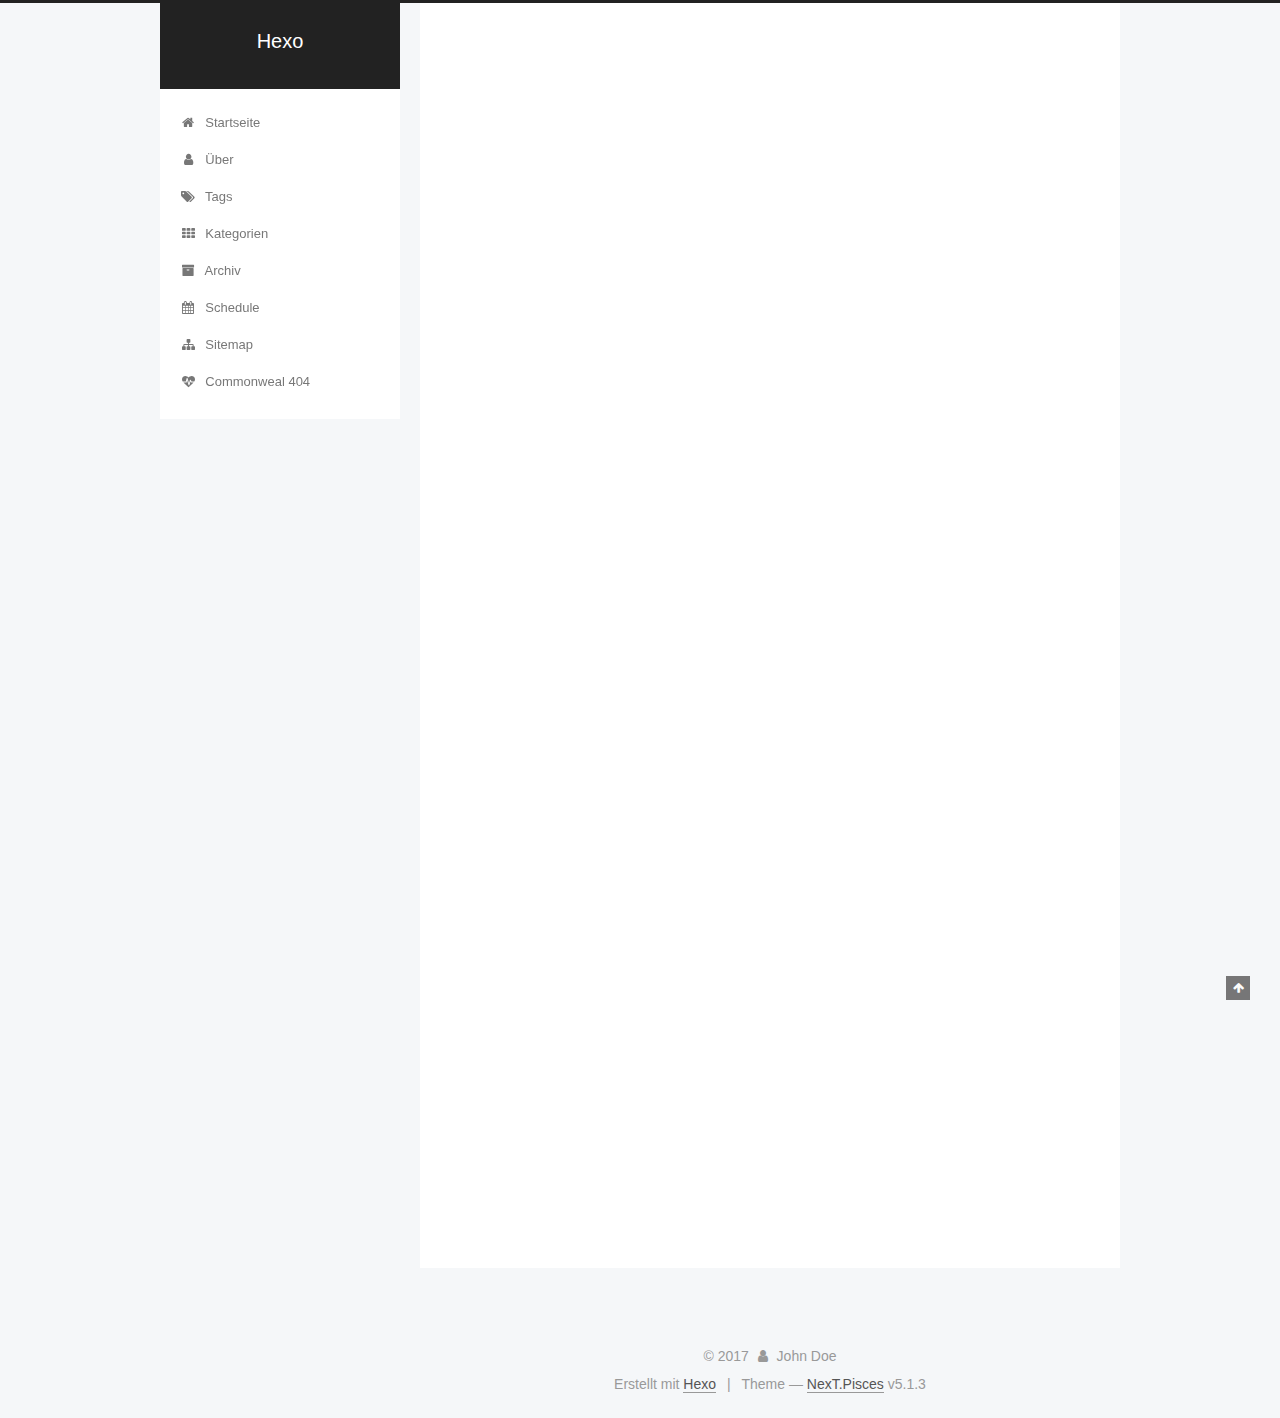
==== commit 982bb32d: "Site updated: 2017-10-30 18:27:01" ====
--- a/index.html
+++ b/index.html
@@ -181,7 +181,7 @@
             
               <i class="menu-item-icon fa fa-fw fa-home"></i> <br />
             
-            Home
+            Startseite
           </a>
         </li>
       
@@ -191,7 +191,7 @@
             
               <i class="menu-item-icon fa fa-fw fa-user"></i> <br />
             
-            About
+            Über
           </a>
         </li>
       
@@ -211,7 +211,7 @@
             
               <i class="menu-item-icon fa fa-fw fa-th"></i> <br />
             
-            Categories
+            Kategorien
           </a>
         </li>
       
@@ -221,7 +221,7 @@
             
               <i class="menu-item-icon fa fa-fw fa-archive"></i> <br />
             
-            Archives
+            Archiv
           </a>
         </li>
       
@@ -317,7 +317,7 @@
                 <i class="fa fa-calendar-o"></i>
               </span>
               
-                <span class="post-meta-item-text">Posted on</span>
+                <span class="post-meta-item-text">Veröffentlicht am</span>
               
               <time title="Post created" itemprop="dateCreated datePublished" datetime="2017-10-30T17:48:04+08:00">
                 2017-10-30
@@ -436,7 +436,7 @@
                 <i class="fa fa-calendar-o"></i>
               </span>
               
-                <span class="post-meta-item-text">Posted on</span>
+                <span class="post-meta-item-text">Veröffentlicht am</span>
               
               <time title="Post created" itemprop="dateCreated datePublished" datetime="2017-10-28T00:22:53+08:00">
                 2017-10-28
@@ -573,7 +573,7 @@
                 <a href="/archives/">
               
                   <span class="site-state-item-count">2</span>
-                  <span class="site-state-item-name">posts</span>
+                  <span class="site-state-item-name">Artikel</span>
                 </a>
               </div>
             
@@ -625,7 +625,7 @@
 </div>
 
 
-  <div class="powered-by">Powered by <a class="theme-link" target="_blank" href="https://hexo.io">Hexo</a></div>
+  <div class="powered-by">Erstellt mit  <a class="theme-link" target="_blank" href="https://hexo.io">Hexo</a></div>
 
 
 
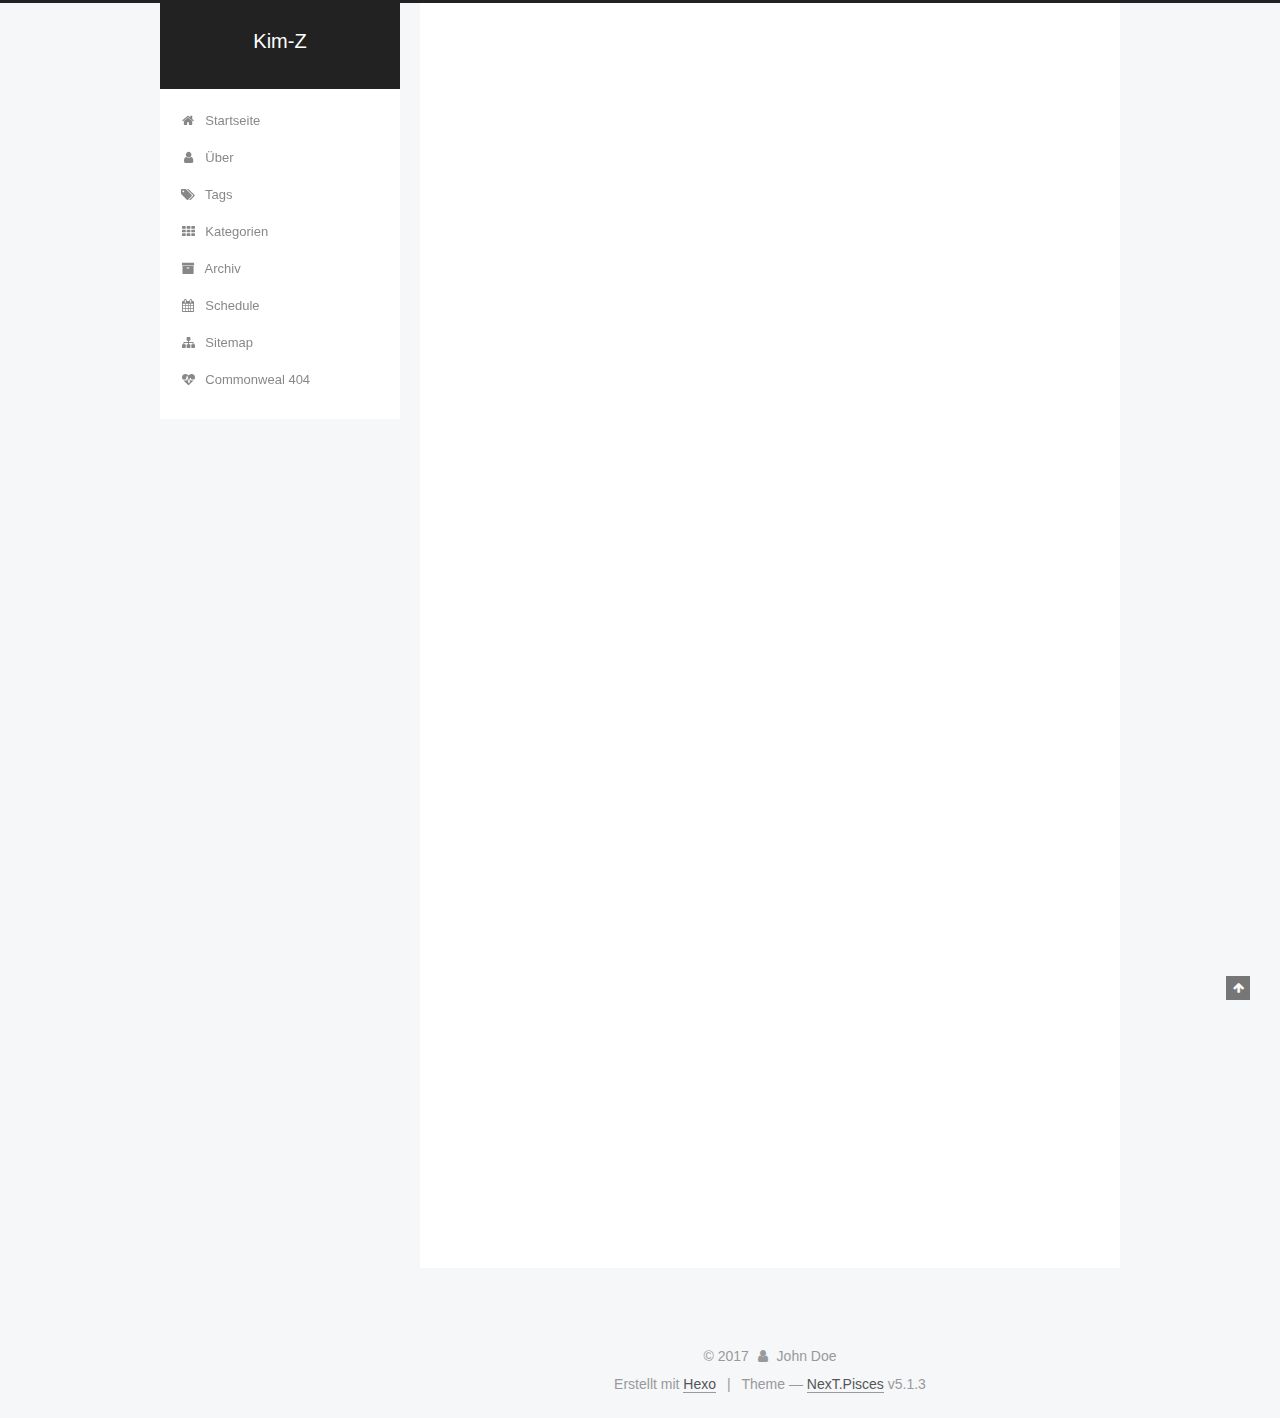
==== commit 2e51209d: "Site updated: 2017-10-30 18:53:56" ====
--- a/index.html
+++ b/index.html
@@ -80,11 +80,11 @@
 
 
 <meta property="og:type" content="website">
-<meta property="og:title" content="Hexo">
+<meta property="og:title" content="Kim-Z">
 <meta property="og:url" content="http://yoursite.com/index.html">
-<meta property="og:site_name" content="Hexo">
+<meta property="og:site_name" content="Kim-Z">
 <meta name="twitter:card" content="summary">
-<meta name="twitter:title" content="Hexo">
+<meta name="twitter:title" content="Kim-Z">
 
 
 
@@ -120,7 +120,7 @@
 
 
 
-  <title>Hexo</title>
+  <title>Kim-Z</title>
   
 
 
@@ -151,7 +151,7 @@
     <div class="custom-logo-site-title">
       <a href="/"  class="brand" rel="start">
         <span class="logo-line-before"><i></i></span>
-        <span class="site-title">Hexo</span>
+        <span class="site-title">Kim-Z</span>
         <span class="logo-line-after"><i></i></span>
       </a>
     </div>
@@ -297,7 +297,7 @@
     </span>
 
     <span hidden itemprop="publisher" itemscope itemtype="http://schema.org/Organization">
-      <meta itemprop="name" content="Hexo">
+      <meta itemprop="name" content="Kim-Z">
     </span>
 
     
@@ -416,7 +416,7 @@
     </span>
 
     <span hidden itemprop="publisher" itemscope itemtype="http://schema.org/Organization">
-      <meta itemprop="name" content="Hexo">
+      <meta itemprop="name" content="Kim-Z">
     </span>
 
     
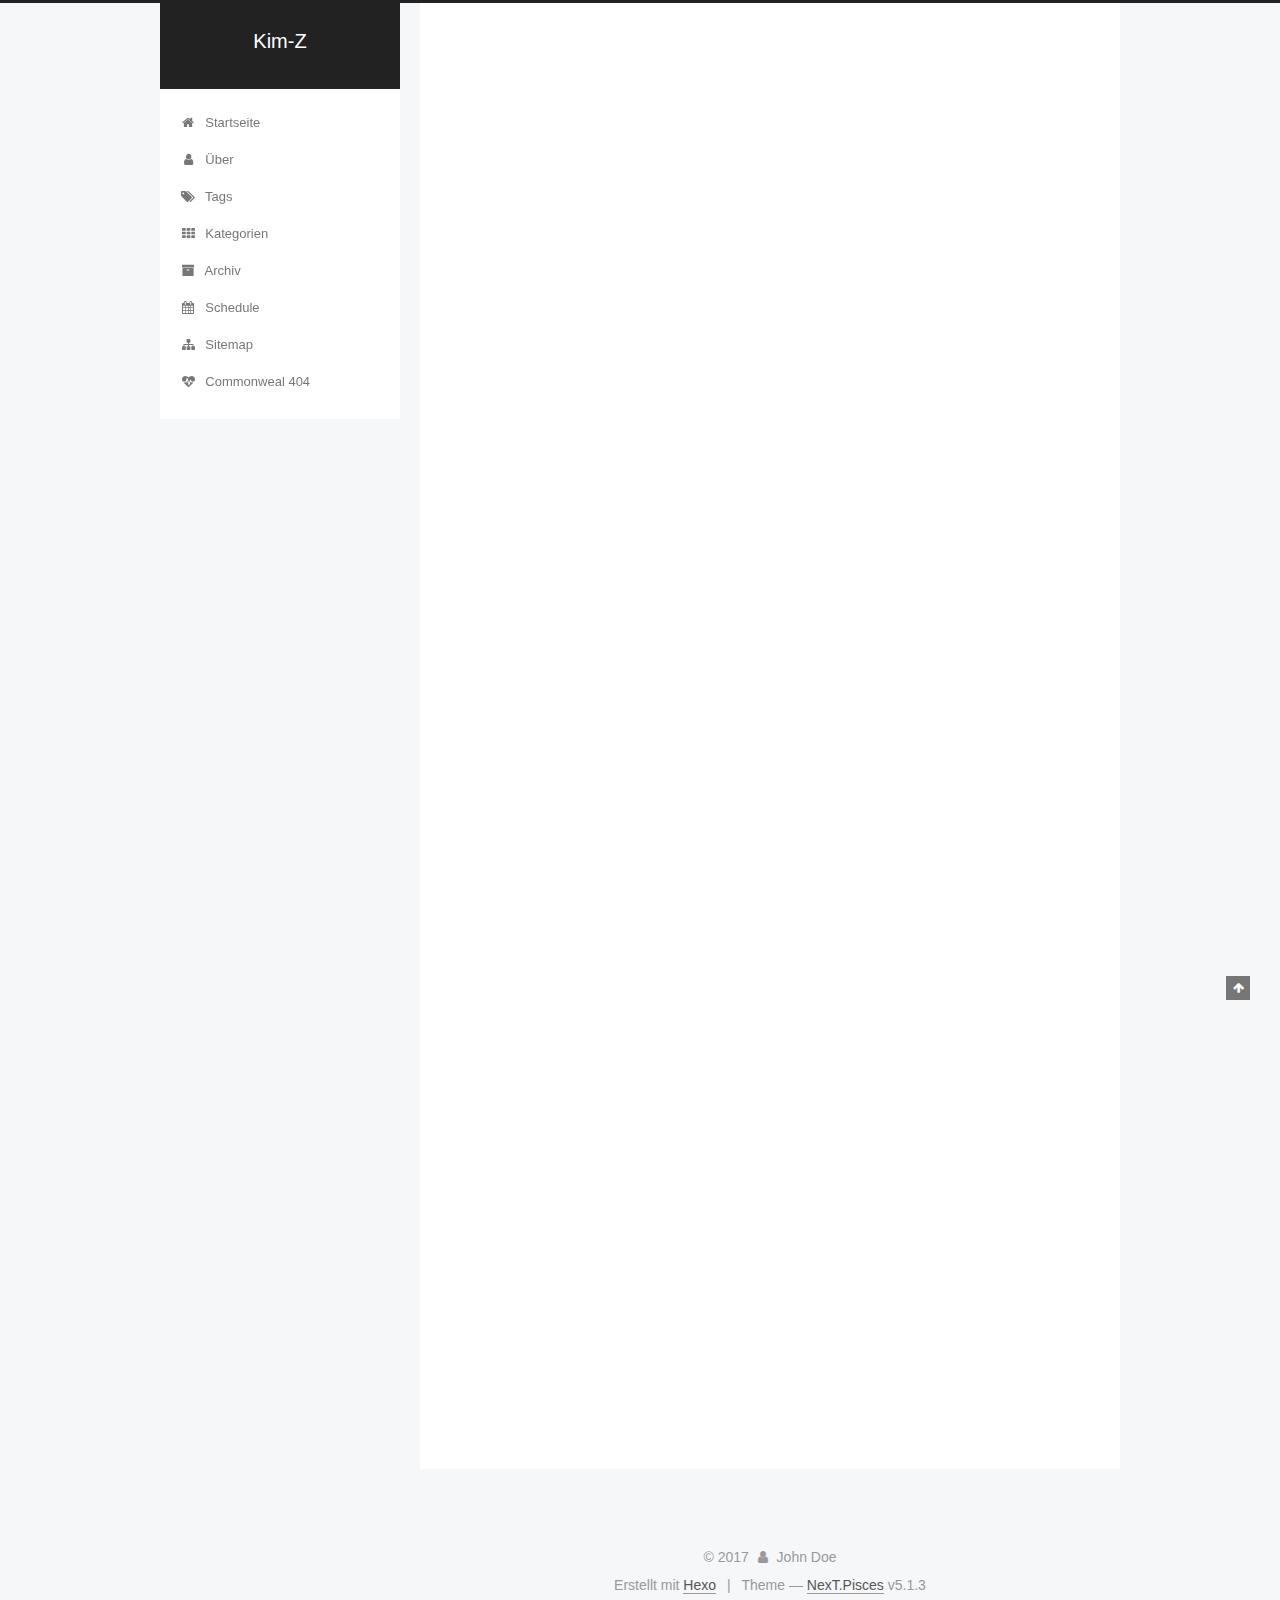
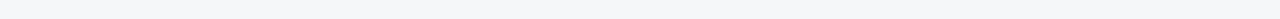
==== commit f70b2d3d: "Site updated: 2017-10-30 19:25:50" ====
--- a/index.html
+++ b/index.html
@@ -288,6 +288,125 @@
   
   
   <div class="post-block">
+    <link itemprop="mainEntityOfPage" href="http://yoursite.com/2017/10/30/哈哈哈/">
+
+    <span hidden itemprop="author" itemscope itemtype="http://schema.org/Person">
+      <meta itemprop="name" content="John Doe">
+      <meta itemprop="description" content="">
+      <meta itemprop="image" content="http://ww3.sinaimg.cn/large/006EKGtngy1fl0cvtlfxdj30jg0jgjrn.jpg">
+    </span>
+
+    <span hidden itemprop="publisher" itemscope itemtype="http://schema.org/Organization">
+      <meta itemprop="name" content="Kim-Z">
+    </span>
+
+    
+      <header class="post-header">
+
+        
+        
+          <h1 class="post-title" itemprop="name headline">
+                
+                <a class="post-title-link" href="/2017/10/30/哈哈哈/" itemprop="url">哈哈哈</a></h1>
+        
+
+        <div class="post-meta">
+          <span class="post-time">
+            
+              <span class="post-meta-item-icon">
+                <i class="fa fa-calendar-o"></i>
+              </span>
+              
+                <span class="post-meta-item-text">Veröffentlicht am</span>
+              
+              <time title="Post created" itemprop="dateCreated datePublished" datetime="2017-10-30T19:15:00+08:00">
+                2017-10-30
+              </time>
+            
+
+            
+
+            
+          </span>
+
+          
+
+          
+            
+          
+
+          
+          
+
+          
+
+          
+
+          
+
+        </div>
+      </header>
+    
+
+    
+    
+    
+    <div class="post-body" itemprop="articleBody">
+
+      
+      
+
+      
+        
+          
+            
+          
+        
+      
+    </div>
+    
+    
+    
+
+    
+
+    
+
+    
+
+    <footer class="post-footer">
+      
+
+      
+
+      
+
+      
+      
+        <div class="post-eof"></div>
+      
+    </footer>
+  </div>
+  
+  
+  
+  </article>
+
+
+    
+      
+
+  
+
+  
+  
+  
+
+  <article class="post post-type-normal" itemscope itemtype="http://schema.org/Article">
+  
+  
+  
+  <div class="post-block">
     <link itemprop="mainEntityOfPage" href="http://yoursite.com/2017/10/30/hexo教程/">
 
     <span hidden itemprop="author" itemscope itemtype="http://schema.org/Person">
@@ -572,7 +691,7 @@
               
                 <a href="/archives/">
               
-                  <span class="site-state-item-count">2</span>
+                  <span class="site-state-item-count">3</span>
                   <span class="site-state-item-name">Artikel</span>
                 </a>
               </div>
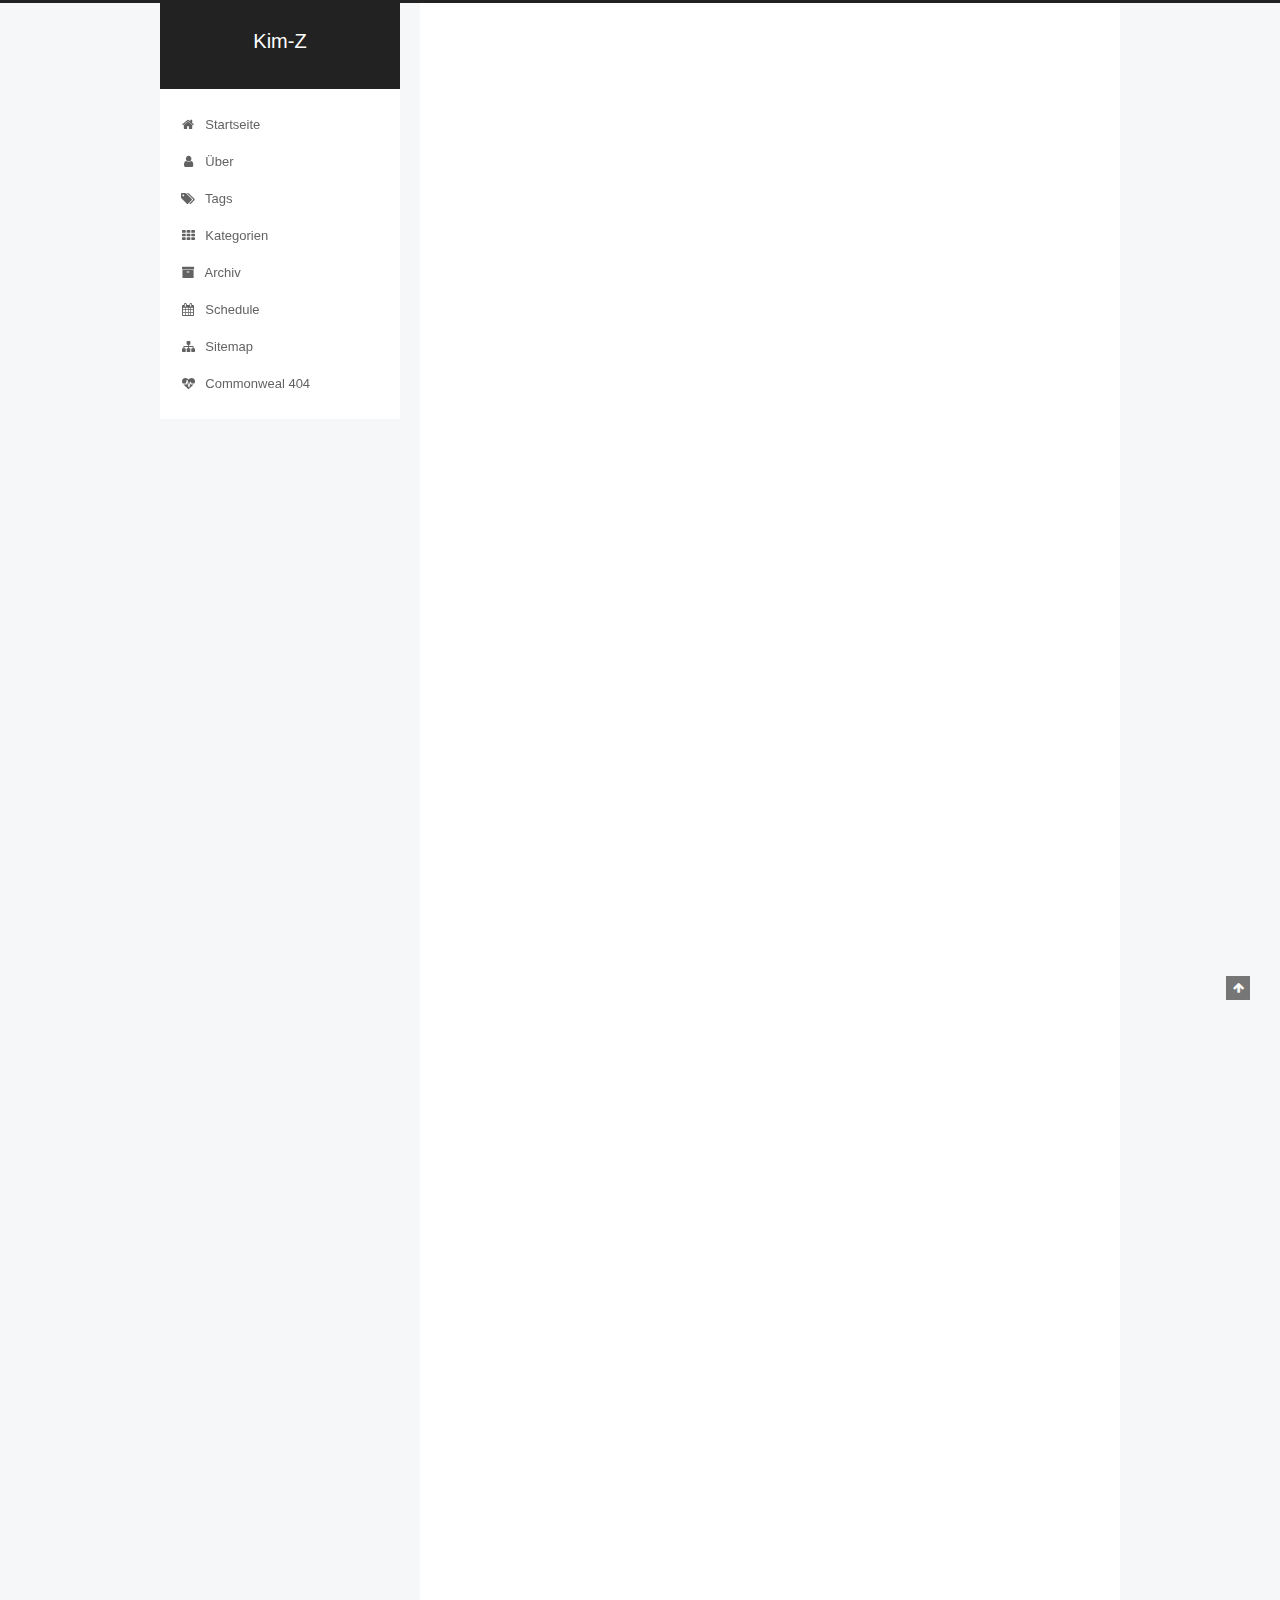
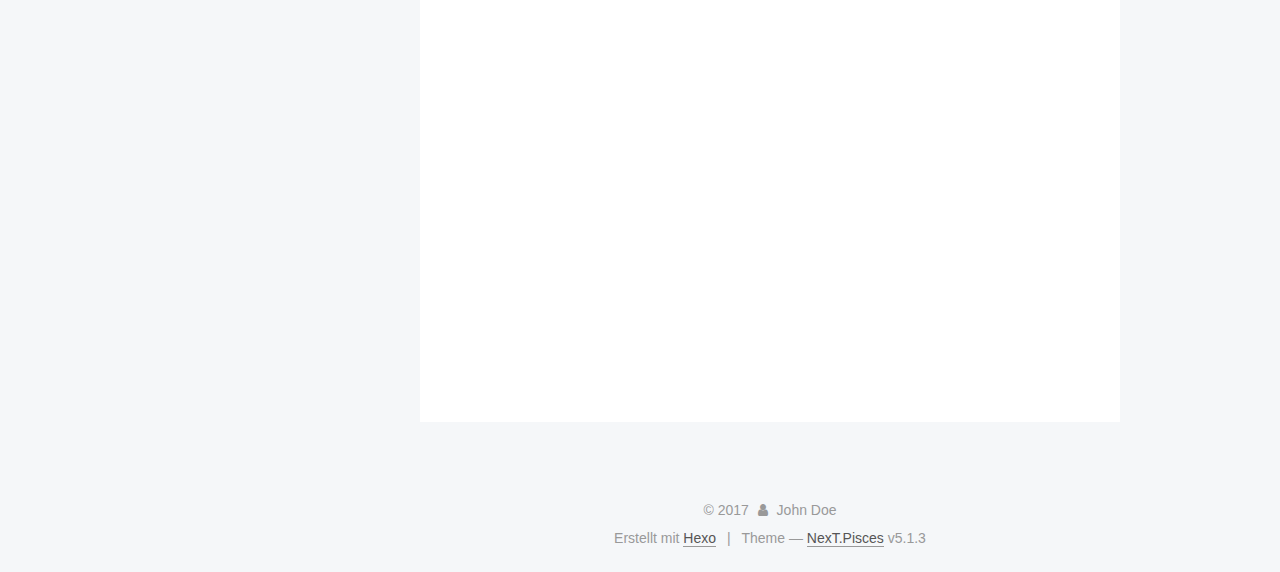
==== commit d7b0ca01: "Site updated: 2017-10-30 20:26:04" ====
--- a/index.html
+++ b/index.html
@@ -359,7 +359,10 @@
       
         
           
-            
+            <a id="more"></a>
+<h2 id="第一篇博客"><a href="#第一篇博客" class="headerlink" title="第一篇博客"></a>第一篇博客</h2><p>1、图片<br>！<a href="http://ww2.sinaimg.cn/large/006EKGtngy1fl0hqqpimhj30jg0jgt93.jpg" target="_blank" rel="external">kim-z</a><br><img src="http://ww2.sinaimg.cn/large/006EKGtngy1fl0hqqpimhj30jg0jgt93.jpg" width="300px" height="240px" alt="kim-z"></p>
+<h2 id="啦啦啦"><a href="#啦啦啦" class="headerlink" title="啦啦啦"></a>啦啦啦</h2><p>2、代码<br><figure class="highlight java"><table><tr><td class="gutter"><pre><div class="line">1</div><div class="line">2</div><div class="line">3</div><div class="line">4</div><div class="line">5</div><div class="line">6</div><div class="line">7</div><div class="line">8</div><div class="line">9</div><div class="line">10</div><div class="line">11</div><div class="line">12</div><div class="line">13</div><div class="line">14</div><div class="line">15</div><div class="line">16</div><div class="line">17</div><div class="line">18</div><div class="line">19</div><div class="line">20</div><div class="line">21</div><div class="line">22</div><div class="line">23</div><div class="line">24</div><div class="line">25</div><div class="line">26</div><div class="line">27</div><div class="line">28</div><div class="line">29</div><div class="line">30</div><div class="line">31</div><div class="line">32</div><div class="line">33</div></pre></td><td class="code"><pre><div class="line"><span class="keyword">import</span> java.util.Scanner;</div><div class="line"><span class="keyword">public</span> <span class="class"><span class="keyword">class</span> <span class="title">Tiger</span> </span>&#123;</div><div class="line"></div><div class="line">	<span class="function"><span class="keyword">public</span> <span class="keyword">static</span> <span class="keyword">void</span> <span class="title">main</span><span class="params">(String[] args)</span> </span>&#123;</div><div class="line">		<span class="comment">// TODO 自动生成的方法存根</span></div><div class="line">		<span class="keyword">int</span> a=<span class="number">1</span>,b=<span class="number">1</span>,c=<span class="number">1</span>;	</div><div class="line">		<span class="keyword">int</span> x;</div><div class="line">		<span class="keyword">while</span>(a!=<span class="number">0</span>||b!=<span class="number">0</span>||c!=<span class="number">0</span>)</div><div class="line">		&#123;</div><div class="line">			a=(<span class="keyword">int</span>) (Math.random()*<span class="number">10</span>);</div><div class="line">			b=(<span class="keyword">int</span>) (Math.random()*<span class="number">10</span>);</div><div class="line">			c=(<span class="keyword">int</span>) (Math.random()*<span class="number">10</span>);</div><div class="line">			System.out.println(<span class="string">"请输入1进行游戏"</span>);</div><div class="line">			Scanner su=<span class="keyword">new</span> Scanner(System.in);</div><div class="line">			x=su.nextInt();</div><div class="line">			<span class="comment">// char y = su.nextLine.charAt(0);</span></div><div class="line">			<span class="keyword">if</span>(x==<span class="number">1</span>)</div><div class="line">			&#123;</div><div class="line">				System.out.println(a+<span class="string">" "</span>+b+<span class="string">" "</span>+c);</div><div class="line">				<span class="keyword">if</span>(a!=b&amp;&amp;b!=c&amp;&amp;a!=c)</div><div class="line">					System.out.println(<span class="string">"你输了"</span>);</div><div class="line">				<span class="keyword">else</span></div><div class="line">					System.out.println(<span class="string">"你赢了"</span>);</div><div class="line">			&#125;</div><div class="line">			<span class="keyword">else</span></div><div class="line">			&#123;</div><div class="line">				System.out.println(<span class="string">"游戏结束"</span>);</div><div class="line">				<span class="keyword">break</span>;</div><div class="line">			&#125;</div><div class="line">		&#125;</div><div class="line">	&#125;</div><div class="line"></div><div class="line">&#125;</div></pre></td></tr></table></figure></p>
+
           
         
       
@@ -449,6 +452,28 @@
           </span>
 
           
+            <span class="post-category" >
+            
+              <span class="post-meta-divider">|</span>
+            
+              <span class="post-meta-item-icon">
+                <i class="fa fa-folder-o"></i>
+              </span>
+              
+                <span class="post-meta-item-text">in</span>
+              
+              
+                <span itemprop="about" itemscope itemtype="http://schema.org/Thing">
+                  <a href="/categories/Hexo教程/" itemprop="url" rel="index">
+                    <span itemprop="name">Hexo教程</span>
+                  </a>
+                </span>
+
+                
+                
+              
+            </span>
+          
 
           
             
@@ -478,7 +503,8 @@
       
         
           
-            
+            <a id="more"></a>
+
           
         
       
@@ -596,18 +622,14 @@
 
       
         
-          
-            <p>Welcome to <a href="https://hexo.io/" target="_blank" rel="external">Hexo</a>! This is your very first post. Check <a href="https://hexo.io/docs/" target="_blank" rel="external">documentation</a> for more info. If you get any problems when using Hexo, you can find the answer in <a href="https://hexo.io/docs/troubleshooting.html" target="_blank" rel="external">troubleshooting</a> or you can ask me on <a href="https://github.com/hexojs/hexo/issues" target="_blank" rel="external">GitHub</a>.</p>
-<h2 id="Quick-Start"><a href="#Quick-Start" class="headerlink" title="Quick Start"></a>Quick Start</h2><h3 id="Create-a-new-post"><a href="#Create-a-new-post" class="headerlink" title="Create a new post"></a>Create a new post</h3><figure class="highlight bash"><table><tr><td class="gutter"><pre><div class="line">1</div></pre></td><td class="code"><pre><div class="line">$ hexo new <span class="string">"My New Post"</span></div></pre></td></tr></table></figure>
-<p>More info: <a href="https://hexo.io/docs/writing.html" target="_blank" rel="external">Writing</a></p>
-<h3 id="Run-server"><a href="#Run-server" class="headerlink" title="Run server"></a>Run server</h3><figure class="highlight bash"><table><tr><td class="gutter"><pre><div class="line">1</div></pre></td><td class="code"><pre><div class="line">$ hexo server</div></pre></td></tr></table></figure>
-<p>More info: <a href="https://hexo.io/docs/server.html" target="_blank" rel="external">Server</a></p>
-<h3 id="Generate-static-files"><a href="#Generate-static-files" class="headerlink" title="Generate static files"></a>Generate static files</h3><figure class="highlight bash"><table><tr><td class="gutter"><pre><div class="line">1</div></pre></td><td class="code"><pre><div class="line">$ hexo generate</div></pre></td></tr></table></figure>
-<p>More info: <a href="https://hexo.io/docs/generating.html" target="_blank" rel="external">Generating</a></p>
-<h3 id="Deploy-to-remote-sites"><a href="#Deploy-to-remote-sites" class="headerlink" title="Deploy to remote sites"></a>Deploy to remote sites</h3><figure class="highlight bash"><table><tr><td class="gutter"><pre><div class="line">1</div></pre></td><td class="code"><pre><div class="line">$ hexo deploy</div></pre></td></tr></table></figure>
-<p>More info: <a href="https://hexo.io/docs/deployment.html" target="_blank" rel="external">Deployment</a></p>
-
-          
+          <p>Welcome to <a href="https://hexo.io/" target="_blank" rel="external">Hexo</a>! This is your very first post. Check <a href="https://hexo.io/docs/" target="_blank" rel="external">documentation</a> for more info. If you get any problems when using Hexo, you can find the answer in <a href="https://hexo.io/docs/troubleshooting.html" target="_blank" rel="external">troubleshooting</a> or you can ask me on <a href="https://github.com/hexojs/hexo/issues" target="_blank" rel="external">GitHub</a>.<br>
+          <!--noindex-->
+          <div class="post-button text-center">
+            <a class="btn" href="/2017/10/28/hello-world/#more" rel="contents">
+              Weiterlesen &raquo;
+            </a>
+          </div>
+          <!--/noindex-->
         
       
     </div>
@@ -698,7 +720,25 @@
             
 
             
-
+              
+              
+              <div class="site-state-item site-state-categories">
+                
+                  <span class="site-state-item-count">1</span>
+                  <span class="site-state-item-name">Kategorien</span>
+                
+              </div>
+            
+
+            
+              
+              
+              <div class="site-state-item site-state-tags">
+                <a href="/categories/index.html">
+                  <span class="site-state-item-count">2</span>
+                  <span class="site-state-item-name">Tags</span>
+                </a>
+              </div>
             
 
           </nav>
--- a/css/main.css
+++ b/css/main.css
@@ -1943,7 +1943,7 @@
   width: 4px;
   height: 4px;
   border-radius: 50%;
-  background: #45b0aa;
+  background: #664d8a;
 }
 .links-of-blogroll {
   font-size: 13px;
